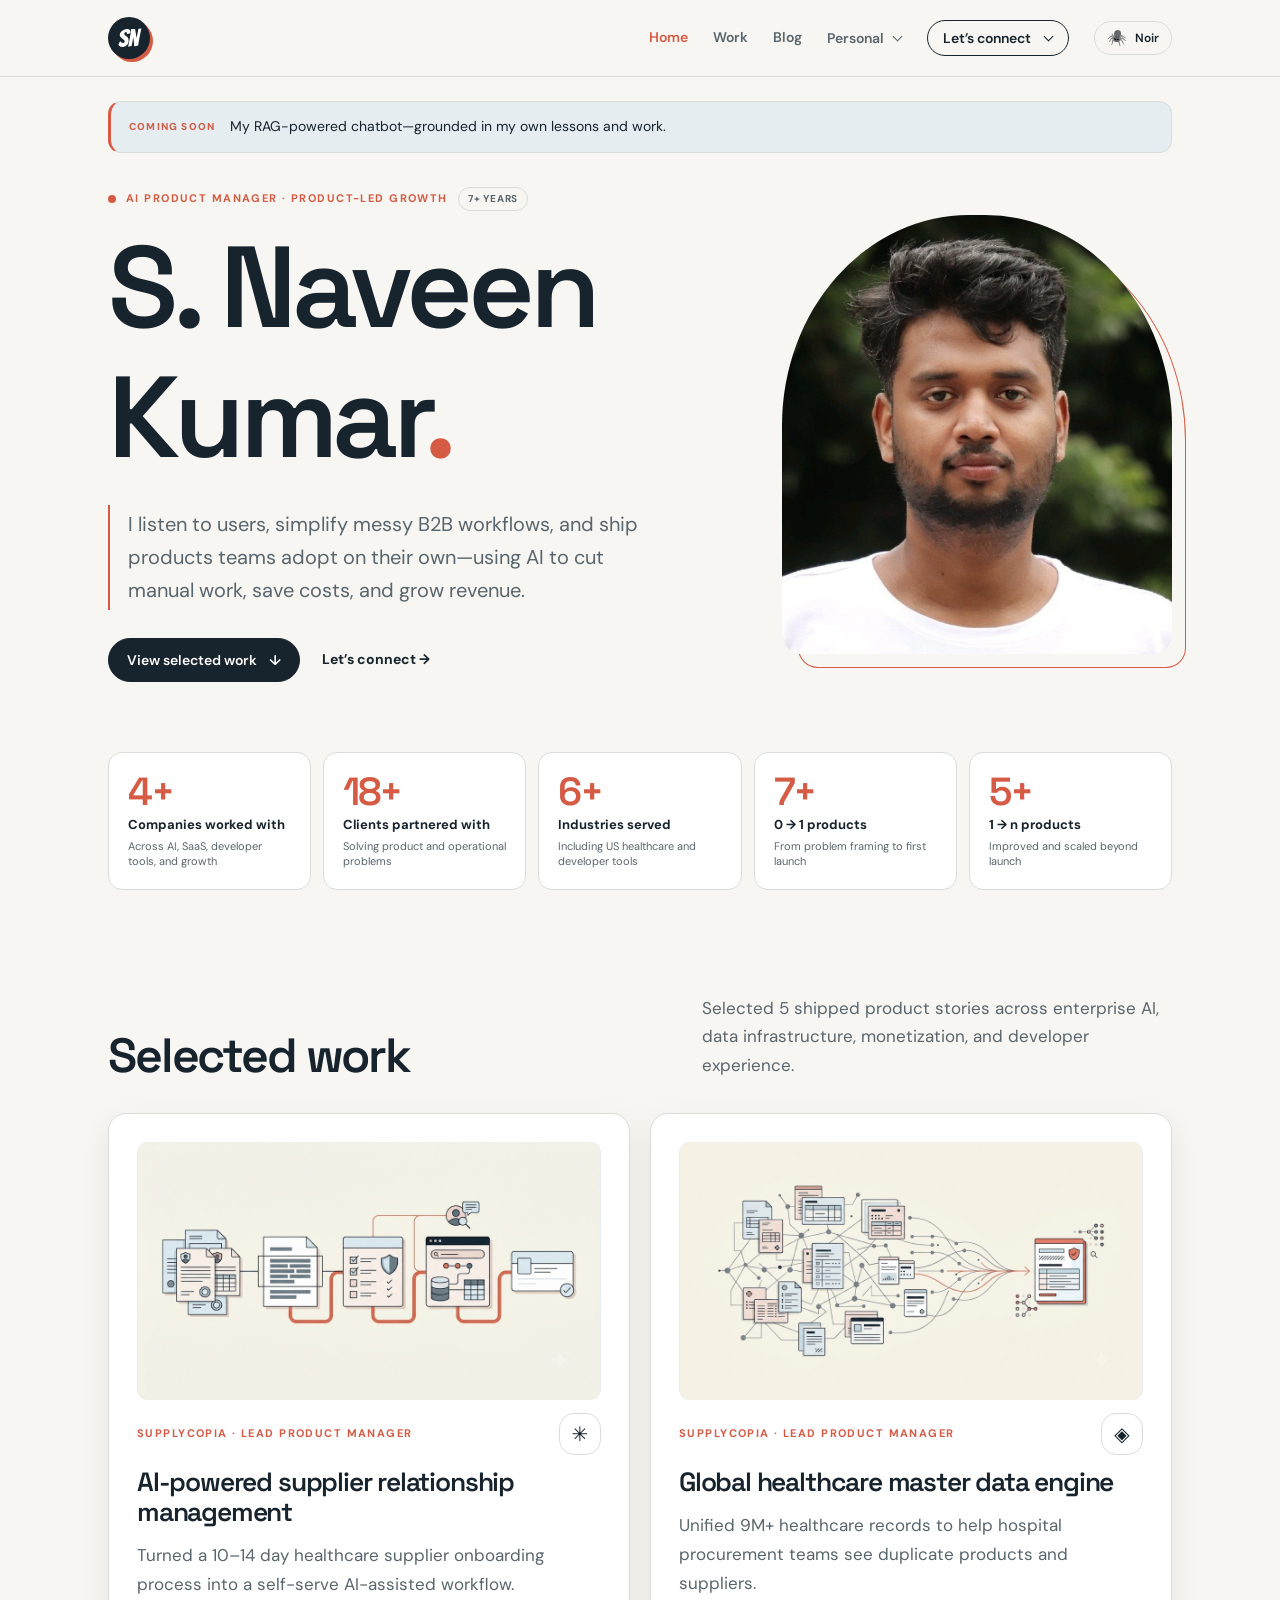
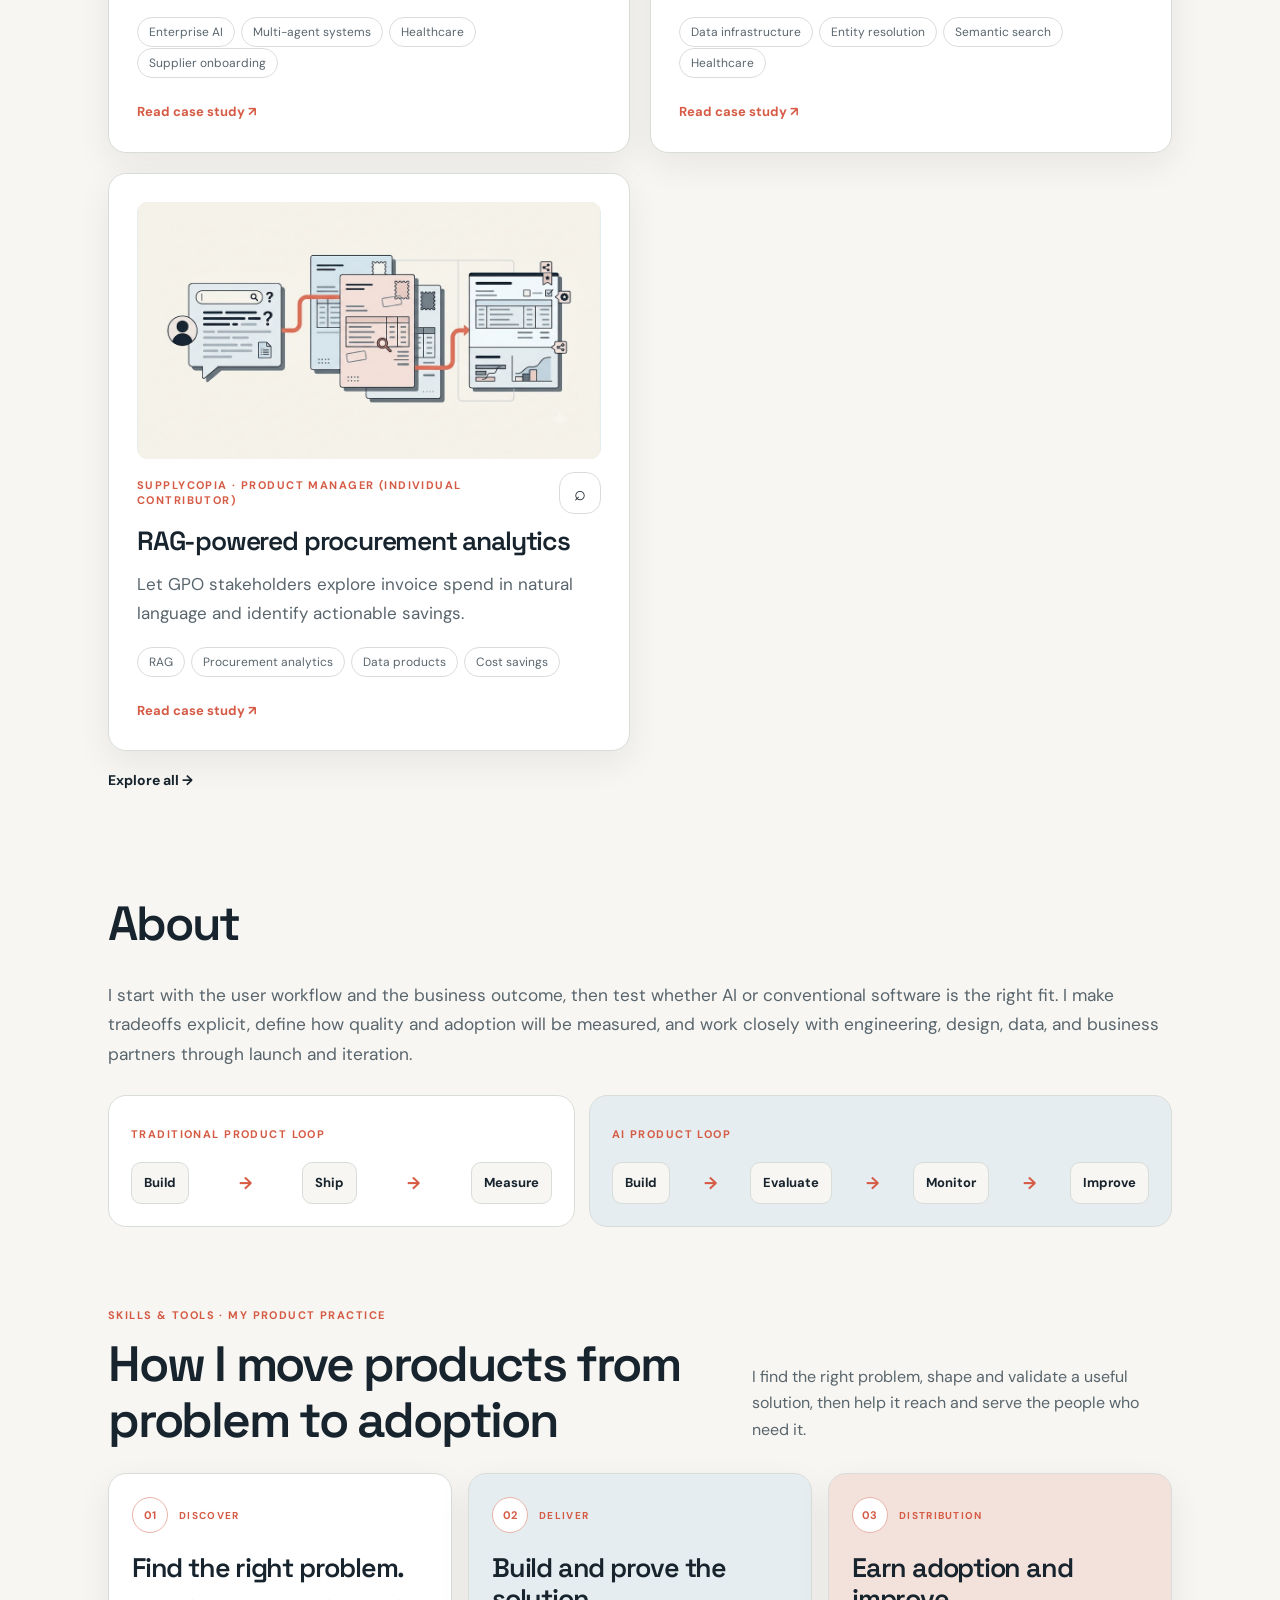
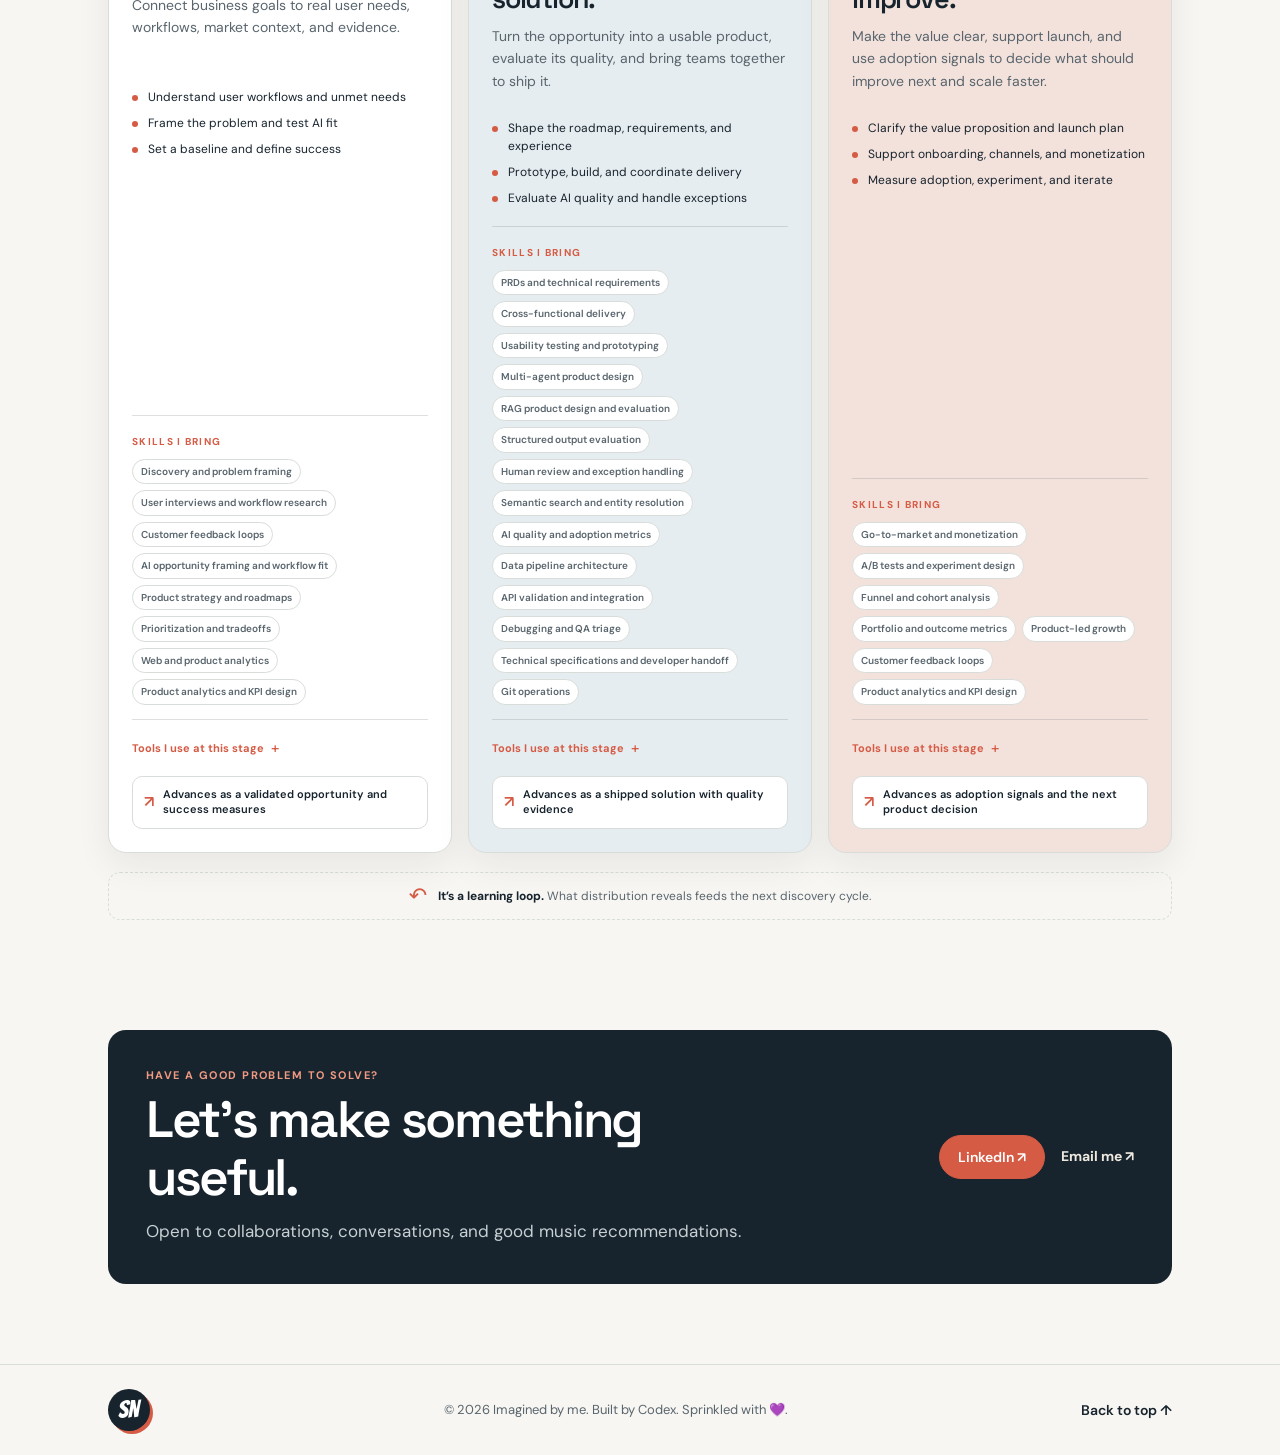
==== index.html @ a236e8e0 "Add portfolio site Add portfolio site" ====
<!doctype html><html lang="en"><head><meta charset="utf-8"><meta name="viewport" content="width=device-width,initial-scale=1">
<title>Naveen - Home</title><meta name="description" content="AI Product Manager with 7+ years turning complex enterprise workflows into useful AI products across healthcare supply chains, developer platforms, and growth.">
<meta property="og:title" content="S. Naveen Kumar | Strategic AI Product Manager"><meta property="og:type" content="website">
<link rel="preconnect" href="https://fonts.googleapis.com"><link rel="preconnect" href="https://fonts.gstatic.com" crossorigin>
<link href="https://fonts.googleapis.com/css2?family=Bangers&family=DM+Sans:wght@400;500;600;700&family=Space+Grotesk:wght@400;500;600;700&display=swap" rel="stylesheet"><link rel="stylesheet" href="styles.css"></head>
<body data-page="home" id="top"><div id="app"></div><script src="data.js"></script><script src="app.js"></script></body></html>
---- styles.css ----
:root{--ink:#17232d;--muted:#59656d;--paper:#f7f6f2;--white:#fff;--line:#d9ddd9;--accent:#d55b45;--accent-soft:#f3e2dc;--blue:#e6edf0;--r:18px;--shadow:0 12px 35px rgba(23,35,45,.07)}
*{box-sizing:border-box;margin:0}
html{scroll-behavior:smooth;scroll-padding-top:100px}
body{font:400 17px/1.7 "DM Sans",system-ui,sans-serif;color:var(--ink);background:var(--paper);min-height:100vh}
a{color:inherit}:focus-visible{outline:3px solid var(--accent);outline-offset:4px}
h1,h2,h3{font-family:"Space Grotesk",system-ui,sans-serif;letter-spacing:-.045em;font-weight:600;line-height:1.13}
h1{font-size:clamp(3.3rem,9vw,7.2rem)}h2{font-size:clamp(2rem,4vw,3rem)}h3{font-size:1.35rem}
p{color:var(--muted)}
.w{max-width:1120px;margin:0 auto;padding:0 28px}
header{position:sticky;top:0;z-index:20;background:rgba(247,246,242,.94);backdrop-filter:blur(14px);border-bottom:1px solid var(--line)}
header .w{display:flex;align-items:center;justify-content:space-between;min-height:76px}
.logo{display:grid;place-items:center;width:42px;height:42px;background:var(--ink);color:#fff;border-radius:50%;font:400 24px Bangers,cursive;letter-spacing:.04em;text-decoration:none;box-shadow:3px 3px 0 var(--accent)}
nav{display:flex;align-items:center;gap:25px}nav a{font-size:14px;font-weight:600;text-decoration:none;color:var(--muted);transition:color .15s}nav a:hover,nav a.on{color:var(--accent)}
nav a[href="index.html#contact"]{padding:9px 15px;border:1px solid var(--ink);border-radius:999px;color:var(--ink)}nav a[href="index.html#contact"]:hover{background:var(--ink);color:#fff}
.theme-toggle{display:inline-flex;align-items:center;gap:8px;padding:8px 12px;border:1px solid var(--line);border-radius:999px;background:transparent;color:var(--ink);font:600 12px "DM Sans",sans-serif;cursor:pointer;white-space:nowrap;transition:background .15s,border-color .15s,color .15s}.theme-toggle:hover{border-color:var(--accent);color:var(--accent)}.theme-glyph{font-size:16px;line-height:1}.theme-toggle[aria-pressed=true]{background:var(--white);border-color:var(--line);color:var(--ink)}.theme-toggle[aria-pressed=true] .theme-glyph{color:var(--accent)}
.nav-dropdown,.connect-dropdown{position:relative}.nav-dropdown summary,.connect-dropdown summary{display:inline-flex;align-items:center;gap:8px;list-style:none;cursor:pointer;font-size:14px;font-weight:600;line-height:1;color:var(--muted);padding:10px 0;white-space:nowrap}.nav-dropdown summary::-webkit-details-marker,.connect-dropdown summary::-webkit-details-marker{display:none}.nav-dropdown summary::marker,.connect-dropdown summary::marker{content:""}.nav-dropdown summary:after,.connect-dropdown summary:after{content:"";flex:none;width:6px;height:6px;margin:-3px 1px 0 2px;border:solid currentColor;border-width:0 1.5px 1.5px 0;transform:rotate(45deg);transition:transform .18s,margin .18s}.nav-dropdown[open]>summary:after,.connect-dropdown[open]>summary:after{transform:rotate(225deg);margin-top:3px}.nav-dropdown summary:hover,.nav-dropdown summary.active,.connect-dropdown summary:hover{color:var(--accent)}.connect-dropdown summary{gap:12px;padding:10px 15px;border:1px solid var(--ink);border-radius:999px;color:var(--ink)}.connect-dropdown summary:hover{background:var(--ink);color:#fff}.dropdown-menu{position:absolute;top:calc(100% + 8px);left:-14px;min-width:155px;padding:7px;background:var(--white);border:1px solid var(--line);border-radius:12px;box-shadow:var(--shadow)}.nav-dropdown:not([open]) .dropdown-menu,.connect-dropdown:not([open]) .dropdown-menu{display:none}.dropdown-menu a{display:block;padding:9px 10px;border-radius:7px;color:var(--muted);font-size:13px;text-decoration:none}.dropdown-menu a:hover,.dropdown-menu a.on{background:var(--paper);color:var(--accent)}
.bt{display:none;font:600 14px "DM Sans",sans-serif;background:transparent;border:1px solid var(--line);border-radius:999px;padding:8px 14px;cursor:pointer;color:var(--ink)}
@media(max-width:850px){.bt{display:block}nav{display:none;position:absolute;top:76px;left:0;right:0;flex-direction:column;align-items:stretch;gap:0;background:var(--paper);padding:12px 28px 20px;border-bottom:1px solid var(--line)}nav.open{display:flex}nav>a{padding:12px 0}nav.open .nav-dropdown summary,nav.open .connect-dropdown summary{width:100%;justify-content:space-between;padding:12px 0}.connect-dropdown summary{border:0}.dropdown-menu{position:static;box-shadow:none;margin:0 0 6px 12px}.dropdown-menu a{padding:9px 10px}.theme-toggle{align-self:flex-start;margin-top:8px}}
.box{border:1px solid var(--line);border-radius:var(--r);background:var(--white);padding:26px;box-shadow:var(--shadow)}
.blue{background:var(--blue)}.pink{background:var(--accent-soft)}.tan{background:#f1eee6}.lav{background:#eeedf2}
section{margin:104px 0}.section-heading{display:flex;align-items:end;justify-content:space-between;gap:24px;margin-bottom:30px}.section-heading p{max-width:470px;margin-bottom:3px}
.eyebrow{font-size:11px;line-height:1.4;font-weight:700;letter-spacing:.13em;text-transform:uppercase;color:var(--accent)}
.hd{display:block;margin:56px 0 36px;padding:26px;border-bottom:1px solid var(--line)}.hd h1{font-size:clamp(2.7rem,6vw,4.4rem);margin:5px 0}.hd p{max-width:600px}
.ic{flex:none;display:grid;place-items:center;width:52px;height:52px;font-size:24px;background:var(--white);border:1px solid var(--line);border-radius:15px;filter:none}
.tag{display:inline-block;font-size:12px;line-height:1.5;padding:5px 11px;margin:0 6px 6px 0;background:var(--white);border:1px solid var(--line);border-radius:999px;color:var(--muted)}
.hero{display:grid;grid-template-columns:1.15fr .85fr;gap:7vw;align-items:center;padding:78px 0 45px;margin:0}.hero-copy{max-width:650px}.hero .eyebrow{display:flex;align-items:center;gap:10px}.eyebrow-mark{width:8px;height:8px;background:var(--accent);border-radius:50%}.hero h1{margin:12px 0 22px}.hero-period{color:var(--accent)}.hero-note{max-width:570px;border-left:2px solid var(--accent);padding:3px 0 3px 18px;margin:0 0 28px}.hero-note p{font-size:clamp(1.05rem,2vw,1.25rem);line-height:1.65}.row{display:flex;align-items:center;gap:22px;flex-wrap:wrap;margin-top:18px}.hero-tags{margin-top:45px}
.hero-years{padding:4px 9px;border:1px solid var(--line);border-radius:999px;color:var(--muted);font-size:10px;letter-spacing:.08em}
.photo{position:relative;aspect-ratio:4/4.5;border-radius:48% 48% 20px 20px;overflow:visible;background:var(--blue);display:grid;place-items:center;max-width:390px;justify-self:end;width:100%}.photo:before{content:"";position:absolute;inset:16px -14px -14px 16px;border:1px solid var(--accent);border-radius:inherit;z-index:-1}.photo img{width:100%;height:100%;object-fit:cover;border-radius:inherit;filter:saturate(.82)}
.btn{display:inline-flex;align-items:center;gap:12px;font:600 14px "DM Sans",sans-serif;padding:12px 18px;background:var(--ink);color:#fff;border:1px solid var(--ink);border-radius:999px;text-decoration:none;transition:transform .15s,background .15s}.btn:hover{transform:translateY(-2px);background:var(--accent);border-color:var(--accent)}.btn.alt{background:var(--white);color:var(--ink)}.text-link{font-size:14px;font-weight:700;text-decoration:none}.text-link:hover{color:var(--accent)}
.focus-strip{display:flex;align-items:center;gap:28px;padding:20px 0;border-block:1px solid var(--line);color:var(--muted);font-size:13px}.focus-strip>span:first-child{font-size:11px;font-weight:700;text-transform:uppercase;letter-spacing:.12em;color:var(--accent)}.focus-item{display:flex;align-items:center;gap:8px}.focus-item i{font-style:normal}
.impact-grid{display:grid;grid-template-columns:repeat(5,minmax(0,1fr));gap:12px;margin:25px 0 0}.impact-card{display:flex;flex-direction:column;gap:5px;padding:19px;background:var(--white);border:1px solid var(--line);border-radius:14px}.impact-value{font:600 clamp(1.7rem,3.5vw,2.45rem)/1 "Space Grotesk",sans-serif;letter-spacing:-.06em;color:var(--accent)}.impact-card b{font-size:13px;line-height:1.35}.impact-card small{font-size:11px;line-height:1.4;color:var(--muted)}
.experience-list{border-top:1px solid var(--line)}.experience-entry{border-bottom:1px solid var(--line)}.experience-entry summary{display:flex;align-items:center;justify-content:space-between;gap:20px;padding:19px 4px;cursor:pointer;list-style:none}.experience-entry summary::-webkit-details-marker{display:none}.experience-entry summary:after{content:"+";font-size:20px;color:var(--accent);order:3}.experience-entry[open] summary:after{content:"−"}.experience-title{display:flex;align-items:baseline;gap:12px}.experience-title b{font-size:16px}.experience-title span,.experience-date{font-size:13px;color:var(--muted)}.experience-date{margin-left:auto;white-space:nowrap}.experience-body{padding:0 30px 22px 4px;max-width:850px}.experience-body>p{font-size:14px;margin:0 0 9px}.experience-body .l{display:grid;gap:0}.experience-body .l li{font-size:13px;line-height:1.55;padding:8px 0}
.g{display:grid;gap:20px}.g2{grid-template-columns:repeat(auto-fit,minmax(min(100%,360px),1fr))}.g3{grid-template-columns:repeat(auto-fit,minmax(240px,1fr))}.g4{grid-template-columns:repeat(auto-fit,minmax(200px,1fr))}
.card{display:flex;flex-direction:column;gap:13px;text-decoration:none;transition:transform .18s,border-color .18s,box-shadow .18s}.card:hover{transform:translateY(-4px);border-color:#aeb7b3;box-shadow:0 18px 40px rgba(23,35,45,.11)}.project-card{min-height:275px;padding:28px}.project-card-top{display:flex;justify-content:space-between;align-items:center}.project-card .ic{width:42px;height:42px;font-size:20px}.project-card h3{font-size:1.65rem}.project-card-title{text-decoration:none}.project-card>p{max-width:470px}.project-card-actions{display:flex;align-items:center;gap:9px;flex-wrap:wrap;margin-top:auto;padding-top:10px}.project-read-link{font-size:13px;font-weight:700;color:var(--accent);text-decoration:none}.winner-tag,.winner-button{display:inline-flex;align-items:center;justify-content:center;border-radius:999px;font-size:12px;font-weight:700;line-height:1.3}.winner-tag{padding:8px 11px;background:var(--accent-soft);color:var(--accent)}.winner-button{padding:8px 12px;background:var(--accent);border:1px solid var(--accent);color:#fff;text-decoration:none;transition:filter .18s}.winner-button:hover{filter:brightness(.92)}.project-tags{margin-top:5px}.project-card .tag{margin-bottom:0}
.project-image{display:block;width:100%;aspect-ratio:1.8;object-fit:cover;object-position:center;border-radius:11px;background:var(--blue)}.project-image-fallback{display:grid;place-items:center;color:var(--accent);font-size:60px;background:var(--accent-soft)}.case-hero-image{display:block;width:100%;max-height:440px;object-fit:cover;object-position:center;border-radius:var(--r);margin:22px 0 42px;border:1px solid var(--line)}.case-hero-image.project-image-fallback{aspect-ratio:1.8;place-items:center;font-size:90px}.theme-image{object-fit:contain;background:var(--blue)}.case-hero-image.theme-image{aspect-ratio:1.8;max-height:none}
.about-preview{display:grid;grid-template-columns:.8fr 1.2fr;gap:50px;align-items:start}.about-preview>p{font-size:1.2rem;line-height:1.7}.approach-list{border-top:1px solid var(--line)}.approach-list>div{display:grid;grid-template-columns:42px 1fr;gap:12px;padding:17px 0;border-bottom:1px solid var(--line)}.approach-list>div>span{font-size:11px;font-weight:700;color:var(--accent);padding-top:4px}.approach-list h3{font-size:1.1rem;margin-bottom:4px}.approach-list p{font-size:14px}
.hobby-card{display:grid;grid-template-columns:80px 1fr;align-items:start;gap:18px;min-height:210px}.hobby-card h3{font-size:1.8rem;margin:5px 0}.hobby-icon{width:64px;height:64px;display:grid;place-items:center;border-radius:18px;background:var(--accent-soft);font-size:29px}
.tool-list{display:flex;flex-wrap:wrap;gap:10px}.tool-list span{padding:9px 15px;border:1px solid var(--line);border-radius:999px;background:#fff;font-size:13px;font-weight:600}
.tool-groups{display:grid;gap:24px}.tool-groups .eyebrow{display:block;margin-bottom:11px}
.tool-preview{display:flex;flex-wrap:wrap;gap:5px}.toolkit-details,.about-details{margin-top:17px;border-top:1px solid var(--line);padding-top:13px}.toolkit-details>summary,.about-details>summary{list-style:none;cursor:pointer;font-size:13px;font-weight:700;color:var(--accent)}.toolkit-details>summary::-webkit-details-marker,.about-details>summary::-webkit-details-marker{display:none}.toolkit-details>summary:after,.about-details>summary:after{content:"＋";margin-left:8px;font-size:12px}.toolkit-details[open]>summary:after,.about-details[open]>summary:after{content:"−"}.toolkit-details .tool-groups{padding-top:20px}.about-compact{display:grid;grid-template-columns:1fr 1fr;gap:14px;align-items:start}.about-compact>p:first-child{grid-column:1/-1;width:100%;max-width:none;font-size:1.08rem}.about-compact>p:nth-child(2){font-size:14px}.about-details{grid-column:1/-1}.about-details>p{max-width:900px;margin-top:12px;font-size:14px}.about-details h3{font-size:14px;margin:18px 0 5px}.about-details .l li{font-size:13px}.about-compact .hobby-card{grid-column:1/-1;max-width:600px}
.pm-ai-model{grid-column:1/-1;display:grid;grid-template-columns:1fr 1.25fr;gap:14px;margin:12px 0 24px}.pm-model{padding:22px;background:var(--white);border:1px solid var(--line);border-radius:var(--r)}.pm-model.ai{background:var(--blue)}.pm-steps{display:flex;align-items:center;justify-content:space-between;gap:8px;margin-top:15px}.pm-steps b{padding:9px 12px;background:var(--paper);border:1px solid var(--line);border-radius:10px;font-size:13px;white-space:nowrap}.pm-steps>span{color:var(--accent);font-weight:700}.skills-tools{grid-column:1/-1;margin:12px 0 6px}.skills-heading{display:flex;justify-content:space-between;align-items:end;gap:20px}.skills-heading h3{font-size:1.5rem;margin-top:5px}.skills-heading p{font-size:13px}.skill-filters{margin:15px 0}.skill-tool-pairs{display:grid;gap:12px}.skill-tool-pair{display:grid;grid-template-columns:1fr 1fr;gap:24px;box-shadow:none;padding:22px}.skill-tool-pair .eyebrow{display:block;margin-bottom:12px}.skill-tool-pair .tool-list{gap:7px}.skill-tool-pair .tool-list span{font-size:12px;padding:7px 11px}.tool-column{border-left:1px solid var(--line);padding-left:22px}.about-details{grid-column:1/-1}.about-details .text-link{display:inline-block;margin-top:12px;color:var(--accent)}
.cover{aspect-ratio:2/3;display:flex;align-items:flex-end;padding:12px;font:600 1.15rem/1.15 "Space Grotesk",sans-serif;border:1px solid var(--line);border-radius:8px 13px 13px 8px;background:#fff;box-shadow:4px 5px 0 #d8d6d0}.shelf{grid-template-columns:repeat(auto-fill,minmax(135px,1fr))}.shelf small{display:block;font-size:13px;margin-top:10px;color:var(--muted)}
.contact-panel{display:flex;justify-content:space-between;align-items:center;gap:32px;padding:38px;background:var(--ink);border-radius:var(--r);color:#fff;margin:100px 0 50px}.contact-panel h2{font-size:clamp(2rem,4vw,3.4rem);max-width:560px;margin:8px 0 10px}.contact-panel p{color:#c7d0d2}.contact-panel .eyebrow{color:#f19a82}.contact-links{display:flex;align-items:center;gap:16px;flex-wrap:wrap}.contact-links .btn{background:var(--accent);border-color:var(--accent);white-space:nowrap}.contact-links .text-link{color:#fff;white-space:nowrap}
.contact-links .linkedin-contact{order:1;background:var(--accent);border-color:var(--accent);color:#fff}.contact-links .email-contact{order:2;color:#eee9df}
.about-page{display:grid;grid-template-columns:1.4fr .8fr;gap:60px;padding:36px}.about-page h2{font-size:1.55rem;margin:24px 0 8px}.about-page h2:first-child{margin-top:0}.about-page aside{padding-left:30px;border-left:1px solid var(--line)}.about-page aside h3{font-size:1rem;margin:23px 0 10px}.about-page aside .l{font-size:13px}.l{list-style:none;padding:0;display:grid;gap:10px}.l li{border-bottom:1px solid var(--line);padding:9px 0;color:var(--muted);font-size:14px}.l b{color:var(--ink)}.l a{text-decoration:none;color:var(--muted)}.l a:hover{color:var(--accent)}
.case-tags{margin:-20px 0 36px 76px}.back-link{margin:32px 0 0;font-size:14px}.back-link a{text-decoration:none}.case-layout{display:grid;grid-template-columns:220px minmax(0,1fr);gap:60px}.case-aside{align-self:start;position:sticky;top:110px;border-top:2px solid var(--accent);padding-top:15px}.case-aside p{font-size:13px;margin:10px 0}.case-aside .text-link{display:inline-block;margin-top:20px}.case-content section{margin:0 0 46px}.case-content h2{font-size:2rem;margin:7px 0 15px}.case-content>section>p{max-width:700px}.case-content .outcome-panel{padding:26px;border:1px solid var(--line);border-radius:var(--r);background:var(--blue)}
.case-links{display:grid;gap:10px;margin-top:20px}
.case-flow{display:flex;align-items:center;gap:9px;flex-wrap:wrap;margin-top:22px;padding:18px;background:var(--paper);border:1px solid var(--line);border-radius:14px}.case-flow b{font-size:12px;font-weight:600;padding:9px 12px;background:var(--white);border:1px solid var(--line);border-radius:9px}.case-flow>span{color:var(--accent);font-weight:700}
.case-tool-groups{display:grid;grid-template-columns:repeat(2,minmax(0,1fr));gap:14px}.case-tool-groups>div{padding:16px;background:var(--white);border:1px solid var(--line);border-radius:12px}.case-tool-groups h3{font-size:14px;letter-spacing:-.02em;margin-bottom:7px}.case-tool-groups p{font-size:13px;line-height:1.6}
.original-slides{display:grid;justify-items:center;gap:22px}.original-slides figure{width:100%;max-width:960px;margin:0}.original-slides img{display:block;width:100%;height:auto;border:0;border-radius:0;box-shadow:none}.case-source-note{max-width:960px;margin:28px auto;color:var(--muted);font-size:13px;line-height:1.6}
.upskill-card{box-shadow:none;padding:22px}.upskill-heading{display:flex;justify-content:space-between;align-items:baseline;gap:12px;padding-bottom:13px;border-bottom:1px solid var(--line)}.upskill-heading h3{font-size:1.2rem}.upskill-heading span{font-size:12px;color:var(--muted);white-space:nowrap}.upskill-program{padding-top:15px}.upskill-program .eyebrow{display:block;margin-bottom:9px}.upskill-program .tool-list{gap:7px}.upskill-program .tool-list span{font-size:12px;padding:7px 11px}
.work-page-layout{display:grid;grid-template-columns:190px minmax(0,1fr);gap:48px;align-items:start}.work-toc{position:sticky;top:105px;padding:18px 0 18px 16px;border-left:2px solid var(--line)}.work-toc-links{display:grid;gap:4px;margin-top:12px}.work-toc-links a{padding:8px 10px;text-decoration:none;font-size:13px;font-weight:600;color:var(--muted);border-radius:8px}.work-toc-links a:hover,.work-toc-links a:focus-visible{color:var(--accent);background:var(--white)}.work-page-content>section{scroll-margin-top:105px}.work-page-content>section:first-child{margin-top:55px}
.tenet-page-intro{margin:10px 0 40px;padding:22px 26px;border:1px solid var(--line);border-radius:14px}.tenet-page-intro p{max-width:900px;color:var(--ink);font-size:1.02rem}.tenet-list{display:grid;grid-template-columns:repeat(2,minmax(0,1fr));gap:22px}.tenet{min-height:280px;padding:clamp(26px,3.5vw,48px);border:1px solid var(--line);border-radius:var(--r);background:var(--white)}.tenet-title{display:flex;align-items:center;gap:16px;margin:28px 0 19px}.tenet-title h2{font-size:clamp(1.35rem,2vw,1.85rem);letter-spacing:-.045em}.tenet .ic{width:58px;height:58px;font-size:25px;border-radius:15px;background:var(--white)}.tenet>p{max-width:650px;font-size:clamp(15px,1.35vw,18px);line-height:1.72}.tenet-question{display:flex;align-items:center;gap:22px;margin:56px 0 30px;padding:20px 24px;border:1px solid var(--line);border-radius:14px}.tenet-question .eyebrow{white-space:nowrap}.tenet-question p{color:var(--ink);font-size:14px}
.tenet-page-layout .tenet-group{scroll-margin-top:105px}.tenet-page-layout .tenet-group:first-of-type{margin-top:55px}
.chips{display:flex;gap:9px;flex-wrap:wrap;margin:16px 0 24px}.chip{font:600 13px "DM Sans",sans-serif;padding:8px 14px;background:#fff;border:1px solid var(--line);border-radius:999px;cursor:pointer;color:var(--muted)}.chip[aria-pressed=true]{background:var(--ink);color:#fff;border-color:var(--ink)}
.chain{display:flex;gap:12px;align-items:stretch;flex-wrap:wrap}.chain .box{flex:1;min-width:150px;box-shadow:none;padding:16px}.chain b{display:block;font-size:11px;letter-spacing:.1em;text-transform:uppercase;color:var(--accent)}.chain i{align-self:center;font-style:normal;font-size:1.3rem;color:var(--accent)}
.audio-philosophy{padding:clamp(22px,4vw,38px);border:1px solid var(--line);border-radius:var(--r)}.audio-philosophy-copy{display:grid;grid-template-columns:1fr 1fr;gap:28px}.audio-philosophy-copy p{font-size:15px;line-height:1.8}.audio-artists,.audio-signature{margin-top:27px}.audio-chips{display:flex;gap:8px;flex-wrap:wrap;margin-top:11px}.audio-chips span{display:inline-flex;align-items:center;padding:8px 12px;border:1px solid var(--line);border-radius:999px;background:var(--white);color:var(--ink);font-size:12px;font-weight:600}.audio-signature .audio-chips span{background:transparent}.audio-rigs{display:grid;grid-template-columns:repeat(2,minmax(0,1fr));gap:18px}.rig-card{padding:25px;border:1px solid var(--line);border-radius:var(--r)}.rig-card:last-child{grid-column:1/-1}.rig-heading{display:flex;align-items:center;gap:12px;margin-bottom:20px}.rig-heading h3,.gear-card h3{font-size:1.35rem}.rig-icon{display:grid;place-items:center;width:43px;height:43px;border:1px solid var(--line);border-radius:13px;background:var(--white);font-size:21px}.rig-chain{display:grid;gap:0}.rig-step{display:grid;grid-template-columns:minmax(90px,.32fr) 1fr;gap:12px;padding:12px 0;border-top:1px solid var(--line)}.rig-step .eyebrow{padding-top:3px;font-size:10px}.rig-step p{font-size:13px;line-height:1.55;color:var(--ink)}.rig-note{margin-top:15px;padding:13px 15px;border-left:2px solid var(--accent);background:var(--white);border-radius:0 10px 10px 0;font-size:13px;line-height:1.6}.audio-gear-grid{display:grid;grid-template-columns:repeat(2,minmax(0,1fr));gap:16px}.gear-card{padding:23px;border:1px solid var(--line);border-radius:var(--r);background:var(--white)}.gear-card h3{margin:8px 0 17px}.gear-list{display:flex;gap:8px;flex-wrap:wrap}.gear-item{display:inline-flex;align-items:center;gap:8px;padding:8px 10px;border:1px solid var(--line);border-radius:10px;background:var(--paper);color:var(--muted);font-size:12px;line-height:1.4}.gear-item.has-status{color:var(--ink)}.gear-item small{padding:3px 6px;border-radius:999px;background:var(--accent-soft);color:var(--accent);font-size:9px;font-weight:700;white-space:nowrap}.audio-coming{display:flex;align-items:center;justify-content:space-between;gap:20px;margin-top:28px;padding:18px 22px;border:1px solid var(--line);border-radius:14px}.audio-coming p{color:var(--ink);font-weight:600;font-size:14px}
.cta{text-align:center;max-width:560px;margin:70px auto;padding:30px}.cta .row{justify-content:center}.cta p{font-size:1.2rem;color:var(--ink)}
footer{border-top:1px solid var(--line);margin-top:80px}footer .w{display:flex;align-items:center;justify-content:space-between;gap:16px;min-height:90px;flex-wrap:wrap}footer p{font-size:13px}footer .btn.alt{background:transparent;border:0;padding:8px 0}
[hidden]{display:none!important}
@media(max-width:760px){.pm-ai-model{grid-template-columns:1fr}.skill-tool-pair{grid-template-columns:1fr;gap:18px}.tool-column{border-left:0;border-top:1px solid var(--line);padding:16px 0 0}.pm-steps{justify-content:flex-start;flex-wrap:wrap}.skills-heading{display:block}.skills-heading p{margin-top:6px}}
@media(max-width:760px){.work-page-layout{grid-template-columns:1fr;gap:12px}.work-toc{position:static;padding:12px 0;border-left:0;border-bottom:1px solid var(--line)}.work-toc-links{display:flex;flex-wrap:wrap;gap:3px}.work-toc-links a{padding:7px 9px}.work-page-content>section:first-child{margin-top:38px}}
@media(min-width:761px) and (max-width:1000px){.impact-grid{grid-template-columns:repeat(3,minmax(0,1fr))}}
@media(max-width:760px){.w{padding:0 20px}.hero{grid-template-columns:1fr;padding:55px 0 32px;gap:32px}.hero h1{font-size:clamp(3.3rem,15vw,5.5rem)}.photo{justify-self:center;max-width:310px}.impact-grid{grid-template-columns:repeat(2,minmax(0,1fr))}.experience-entry summary{align-items:flex-start;flex-wrap:wrap;gap:5px 12px}.experience-title{flex-direction:column;gap:0}.experience-date{margin-left:0}.experience-entry summary:after{margin-left:auto}.about-compact{grid-template-columns:1fr}.about-compact>p:first-child,.about-details,.about-compact .hobby-card{grid-column:auto}.about-compact>p:nth-child(2){font-size:15px}section{margin:78px 0}.section-heading{display:block}.section-heading p{margin-top:9px}.about-preview,.about-page,.case-layout{grid-template-columns:1fr;gap:28px}.about-page{padding:25px}.about-page aside{padding:24px 0 0;border-left:0;border-top:1px solid var(--line)}.case-aside{position:static}.case-tags{margin:0 0 26px}.case-tool-groups{grid-template-columns:1fr}.contact-panel{display:block;padding:28px 23px;margin:75px 0 40px}.contact-links{margin-top:25px}.hd h1{font-size:2.5rem}.g2,.tenet-list{grid-template-columns:1fr}.hobby-card{grid-template-columns:60px 1fr;padding:20px}.hobby-icon{width:52px;height:52px}}
@media(prefers-reduced-motion:reduce){*,*::before,*::after{animation:none!important;transition:none!important;scroll-behavior:auto!important}}

html[data-theme="noir"]{color-scheme:dark;--ink:#eee9df;--muted:#b7b4ad;--paper:#151719;--white:#202326;--line:#3a3d3e;--accent:#c35a4b;--accent-soft:#332523;--blue:#252c30;--shadow:0 14px 38px rgba(0,0,0,.24)}
html[data-theme="noir"] body{background:var(--paper);color:var(--ink)}
html[data-theme="noir"] header{background:rgba(21,23,25,.94)}
html[data-theme="noir"] .logo{background:#282a2b;color:#f6efe4;box-shadow:3px 3px 0 var(--accent)}
html[data-theme="noir"] nav a[href="index.html#contact"]{border-color:var(--line);color:var(--ink)}
html[data-theme="noir"] nav a[href="index.html#contact"]:hover{background:var(--accent);border-color:var(--accent);color:#fff}
html[data-theme="noir"] .box{background:var(--white);border-color:var(--line)}
html[data-theme="noir"] .blue,html[data-theme="noir"] .outcome-panel{background:var(--blue)}
html[data-theme="noir"] .pink{background:#302421}
html[data-theme="noir"] .tan{background:#292723}
html[data-theme="noir"] .lav{background:#28272d}
html[data-theme="noir"] .tag,html[data-theme="noir"] .tool-list span,html[data-theme="noir"] .cover{background:var(--white);border-color:var(--line);color:var(--ink)}
html[data-theme="noir"] .photo{background:#292d30}
html[data-theme="noir"] .photo img{filter:grayscale(1) contrast(1.08)}
html[data-theme="noir"] .hobby-icon{background:#3a2926}
html[data-theme="noir"] .btn{background:var(--accent);border-color:var(--accent);color:#fff}
html[data-theme="noir"] .btn.alt{background:var(--white);border-color:var(--line);color:var(--ink)}
html[data-theme="noir"] .contact-panel{background:#0c0e10}
html[data-theme="noir"] .contact-panel .btn{background:var(--accent);border-color:var(--accent)}
html[data-theme="noir"] .contact-panel .text-link{color:#eee9df}
html[data-theme="noir"] .contact-panel .linkedin-contact{background:var(--accent);border-color:var(--accent);color:#fff}
html[data-theme="noir"] .contact-panel .email-contact{color:#eee9df}
html[data-theme="noir"] .theme-toggle[aria-pressed=true]{background:var(--white);border-color:var(--line);color:var(--ink)}
html[data-theme="noir"] .theme-toggle[aria-pressed=true] .theme-glyph{color:var(--accent)}
@media(max-width:850px){.theme-toggle{align-self:flex-start;margin:9px 0 0}}
@media(max-width:760px){.audio-philosophy-copy,.audio-rigs,.audio-gear-grid{grid-template-columns:1fr}.rig-card:last-child{grid-column:auto}.rig-step{grid-template-columns:95px 1fr}.audio-coming{align-items:flex-start;flex-direction:column;gap:7px}}
@media(max-width:760px){.tenet-page-intro{margin-bottom:28px;padding:19px}.tenet{min-height:0;padding:26px}.tenet-title{margin:20px 0 15px;gap:12px}.tenet .ic{width:48px;height:48px;font-size:21px}.tenet-question{align-items:flex-start;flex-direction:column;gap:8px}}

/* Home skills & tools: product journey */
.skills-tools.product-journey{margin:34px 0 6px}
.product-journey .skills-heading{align-items:end;margin-bottom:26px}
.product-journey .skills-heading h3{max-width:680px;margin-top:8px;font-size:clamp(1.9rem,4vw,3.1rem);line-height:1.12;letter-spacing:-.045em}
.product-journey .skills-heading>p{max-width:420px;margin:0 0 4px;font-size:16px;line-height:1.65}
.product-journey-grid{display:grid;grid-template-columns:repeat(3,minmax(0,1fr));gap:16px;align-items:stretch}
.journey-stage{display:flex;min-width:0;flex-direction:column;padding:23px;border:1px solid var(--line);border-radius:18px;background:var(--white);box-shadow:var(--shadow);transition:transform .18s ease,box-shadow .18s ease}
.journey-stage:hover{transform:translateY(-3px);box-shadow:0 17px 40px rgba(23,35,45,.1)}
.journey-stage-2{background:var(--blue)}.journey-stage-3{background:var(--accent-soft)}
.journey-stage-head{display:flex;align-items:center;gap:11px;margin-bottom:20px}
.journey-stage-index{display:grid;width:36px;height:36px;flex:0 0 36px;place-items:center;border:1px solid #e9b3a7;border-radius:50%;background:var(--white);color:var(--accent);font-size:11px;font-weight:700;letter-spacing:.04em}
.journey-stage-name,.journey-label{font-size:10px;font-weight:700;letter-spacing:.13em;text-transform:uppercase}
.journey-stage-name{color:var(--accent)}
.journey-stage h4{margin:0 0 10px;font:600 clamp(1.45rem,2.1vw,1.8rem)/1.15 "Space Grotesk",system-ui,sans-serif;letter-spacing:-.045em}
.journey-stage-summary{min-height:78px;margin:0 0 16px;color:var(--muted);font-size:14px;line-height:1.6}
.journey-stage-work{display:grid;gap:8px;margin:0 0 19px;padding:0;list-style:none}
.journey-stage-work li{position:relative;padding-left:16px;color:var(--ink);font-size:12px;line-height:1.5}
.journey-stage-work li:before{position:absolute;top:.55em;left:0;width:6px;height:6px;border-radius:50%;background:var(--accent);content:""}
.journey-stage-skills{margin-top:auto;padding-top:17px;border-top:1px solid rgba(89,101,109,.2)}
.journey-label{display:block;margin-bottom:9px;color:var(--accent)}
.journey-chips{display:flex;flex-wrap:wrap;gap:6px}
.journey-chip{display:inline-flex;align-items:center;padding:5px 8px;border:1px solid var(--line);border-radius:999px;background:var(--white);color:var(--muted);font-size:10px;font-weight:600;line-height:1.35}
.journey-tools{margin-top:14px;padding-top:12px;border-top:1px solid rgba(89,101,109,.2)}
.journey-tools summary{display:inline-flex;align-items:center;gap:7px;color:var(--accent);cursor:pointer;font-size:11px;font-weight:700;list-style:none}
.journey-tools summary::-webkit-details-marker{display:none}.journey-tools summary:after{content:"+";font-size:15px;font-weight:500}.journey-tools[open] summary:after{content:"−"}
.journey-tools .journey-chips{margin-top:11px}
.journey-outcome{display:flex;align-items:center;gap:9px;margin-top:15px;padding:10px 11px;border:1px solid var(--line);border-radius:10px;background:var(--white);color:var(--ink);font-size:11px;font-weight:600;line-height:1.4}
.journey-outcome>span:first-child{flex:none;color:var(--accent);font-size:16px}
.journey-loop{display:flex;align-items:center;justify-content:center;gap:11px;margin-top:19px;padding:12px 16px;border:1px dashed var(--line);border-radius:12px;color:var(--muted);font-size:12px;text-align:center}
.journey-loop b{color:var(--ink)}.journey-loop>span:first-child{color:var(--accent);font-size:22px;line-height:1}
@media(max-width:1000px){.product-journey-grid{grid-template-columns:1fr;gap:13px}.journey-stage{padding:22px}.journey-stage-summary{min-height:0}.journey-stage-work{grid-template-columns:repeat(2,minmax(0,1fr));column-gap:18px}}
@media(max-width:760px){.skills-tools.product-journey{margin-top:28px}.product-journey .skills-heading{display:block;margin-bottom:21px}.product-journey .skills-heading>p{margin-top:9px;font-size:14px}.journey-stage{padding:19px}.journey-stage-work{grid-template-columns:1fr}.journey-loop{align-items:flex-start;text-align:left}}
@media(prefers-reduced-motion:reduce){.journey-stage{transition:none}.journey-stage:hover{transform:none}}

/* SupplyCopia SRM case study */
.srm-hero{position:static;display:grid;grid-template-columns:minmax(0,.95fr) minmax(0,1.05fr);align-items:center;gap:42px;margin:24px 0 30px;padding:0;border:0;background:transparent;backdrop-filter:none}
.srm-hero-copy>.eyebrow{display:block;margin-bottom:14px}
.srm-hero h1{max-width:590px;margin:0 0 16px;font-size:clamp(2.5rem,5vw,4.6rem);line-height:1.04;letter-spacing:-.06em}
.srm-role{margin-bottom:14px;color:var(--accent);font-size:13px;font-weight:700;letter-spacing:.02em}
.srm-deck{max-width:620px;margin-bottom:19px;color:var(--muted);font-size:17px;line-height:1.7}
.srm-statuses{display:flex;flex-wrap:wrap;gap:8px}
.srm-status{display:inline-flex;align-items:center;gap:8px;padding:7px 11px;border:1px solid var(--line);border-radius:999px;background:var(--white);font-size:11px;font-weight:700;color:var(--ink)}
.srm-status i{width:7px;height:7px;border-radius:50%;background:#398467}
.srm-status-staging i{background:var(--accent)}
.srm-hero-image{display:block;width:100%;aspect-ratio:1.7;object-fit:contain;border:1px solid var(--line);border-radius:var(--r);background:var(--blue);box-shadow:var(--shadow)}
.srm-metrics{display:grid;grid-template-columns:repeat(4,minmax(0,1fr));gap:12px;margin:24px 0 52px}
.srm-metrics article{min-width:0;padding:17px 18px;border:1px solid var(--line);border-radius:14px;background:var(--white)}
.srm-metrics .eyebrow{display:block;min-height:30px;font-size:9px}
.srm-metrics b{display:block;margin:5px 0 3px;font:600 clamp(1.5rem,3vw,2.2rem)/1.1 "Space Grotesk",system-ui,sans-serif;letter-spacing:-.055em;color:var(--accent)}
.srm-metrics p{margin:0;font-size:11px;line-height:1.4}
.srm-layout{grid-template-columns:190px minmax(0,1fr);gap:42px}
.srm-aside{top:105px}
.srm-aside .srm-toc{display:grid;gap:4px;margin:11px 0 17px}
.srm-aside .srm-toc a{padding:7px 8px;border-radius:7px;color:var(--muted);font-size:12px;font-weight:600;text-decoration:none}
.srm-aside .srm-toc a:hover,.srm-aside .srm-toc a:focus-visible{background:var(--white);color:var(--accent)}
.srm-aside>.text-link{font-size:12px}
.srm-content section{scroll-margin-top:105px;margin-bottom:58px}
.srm-content section>h2{max-width:770px;margin:8px 0 14px;font-size:clamp(1.8rem,3vw,2.65rem);line-height:1.12}
.srm-content section>p{max-width:790px;margin-bottom:22px;font-size:15px;line-height:1.75}
.srm-evidence-grid,.srm-decision-grid,.srm-results-grid,.srm-next-grid{display:grid;grid-template-columns:repeat(2,minmax(0,1fr));gap:13px;margin-top:22px}
.srm-evidence,.srm-decision,.srm-results-grid article,.srm-next-grid article{padding:20px;border:1px solid var(--line);border-radius:15px;background:var(--white)}
.srm-evidence{display:grid;grid-template-columns:38px 1fr;gap:14px}
.srm-evidence-icon{display:grid;width:36px;height:36px;place-items:center;border-radius:12px;background:var(--accent-soft);color:var(--accent);font-size:20px;font-weight:700}
.srm-evidence h3,.srm-decision h3,.srm-results-grid h3,.srm-next-grid h3{margin:5px 0 8px;font-size:1.15rem;letter-spacing:-.025em}
.srm-evidence p,.srm-decision p,.srm-results-grid p,.srm-next-grid p{margin:0;color:var(--muted);font-size:13px;line-height:1.65}
.srm-decision-selected{background:var(--blue)!important}
.srm-staging-callout{display:grid;grid-template-columns:42px 1fr;gap:15px;margin-top:17px;padding:20px;border:1px dashed var(--accent);border-radius:15px;background:var(--accent-soft)}
.srm-staging-mark{display:grid;width:40px;height:40px;place-items:center;border:1px solid var(--accent);border-radius:12px;color:var(--accent);font-size:11px;font-weight:800;letter-spacing:.05em}
.srm-staging-callout h3{margin:5px 0 7px;font-size:1.2rem}
.srm-staging-callout p{margin:0;color:var(--muted);font-size:13px;line-height:1.7}
.srm-flow-intro{display:flex;align-items:center;gap:13px;margin:24px 0 15px;padding:16px 18px;border:1px solid var(--line);border-radius:14px;background:var(--blue)}
.srm-flow-icon{display:grid;width:37px;height:37px;flex:0 0 37px;place-items:center;border-radius:50%;background:var(--white);color:var(--accent);font-size:11px;font-weight:800}
.srm-flow-intro b,.srm-flow-intro small{display:block}.srm-flow-intro b{font-size:14px}.srm-flow-intro small{margin-top:2px;color:var(--muted);font-size:11px;line-height:1.45}
.srm-agent-flow{display:grid;gap:0}
.srm-agent,.srm-prototype-branch{max-width:760px;margin-inline:auto}
.srm-agent{width:100%;padding:17px 19px;border:1px solid var(--line);border-radius:14px;background:var(--white)}
.srm-agent-top{display:flex;align-items:center;justify-content:space-between;gap:12px;margin-bottom:7px}
.srm-agent-number{display:grid;width:27px;height:27px;place-items:center;border-radius:9px;background:var(--accent-soft);color:var(--accent);font-size:10px;font-weight:800}
.srm-live-tag{color:#398467;font-size:9px;font-weight:700;letter-spacing:.08em;text-transform:uppercase}
.srm-agent h3{margin:0 0 5px;font-size:1rem;letter-spacing:-.025em}
.srm-agent p{margin:0;color:var(--muted);font-size:12px;line-height:1.6}
.srm-agent-parallel{display:grid;grid-template-columns:repeat(2,minmax(0,1fr));gap:11px;max-width:760px;width:100%;margin:auto}
.srm-agent-parallel .srm-agent{height:100%}
.srm-flow-arrow{height:31px;display:grid;place-items:center;color:var(--accent);font-size:20px;line-height:1}
.srm-prototype-branch{display:flex;align-items:center;justify-content:space-between;gap:18px;width:calc(100% - 32px);padding:16px 18px;border:1px dashed var(--accent);border-radius:14px;background:var(--accent-soft)}
.srm-prototype-branch b{display:block;margin:4px 0;font-size:13px}
.srm-prototype-branch p{max-width:620px;margin:0;color:var(--muted);font-size:11px;line-height:1.55}
.srm-prototype-badge{flex:none;padding:6px 8px;border:1px solid var(--accent);border-radius:999px;color:var(--accent);font-size:9px;font-weight:800;letter-spacing:.08em}
.srm-buyer-record{display:grid;grid-template-columns:.8fr 1.2fr;gap:20px;align-items:center;margin-top:17px;padding:21px;border:1px solid var(--line);border-radius:15px;background:var(--blue)}
.srm-buyer-record h3{margin:5px 0;font-size:1.2rem}.srm-buyer-record p{margin:0;color:var(--muted);font-size:12px;line-height:1.55}
.srm-record-tabs{display:flex;flex-wrap:wrap;gap:6px}
.srm-record-tabs span{padding:6px 9px;border:1px solid var(--line);border-radius:999px;background:var(--white);color:var(--muted);font-size:10px;font-weight:600}
.srm-lifecycle{display:grid;grid-template-columns:repeat(2,minmax(0,1fr));gap:11px;margin:22px 0 34px}
.srm-lifecycle-step{display:grid;grid-template-columns:32px 1fr;gap:12px;padding:16px;border:1px solid var(--line);border-radius:13px;background:var(--white)}
.srm-lifecycle-index{display:grid;width:30px;height:30px;place-items:center;border-radius:50%;background:var(--blue);color:var(--accent);font-size:10px;font-weight:800}
.srm-lifecycle-step h3{margin:1px 0 5px;font-size:14px;letter-spacing:-.02em}.srm-lifecycle-step p{margin:0;color:var(--muted);font-size:11px;line-height:1.6}
.srm-stack-heading{margin:0 0 14px}.srm-stack-heading h3{margin:5px 0 0;font-size:1.45rem}
.srm-stack-grid{display:grid;grid-template-columns:repeat(2,minmax(0,1fr));gap:10px}
.srm-stack-card{padding:15px;border:1px solid var(--line);border-radius:12px;background:var(--white)}
.srm-stack-card .eyebrow{display:block;margin-bottom:7px;font-size:9px}.srm-stack-card>b{display:block;margin-bottom:5px;font-size:12px;line-height:1.5}.srm-stack-card p{margin:0;color:var(--muted);font-size:11px;line-height:1.55}
.srm-time-result{display:grid;grid-template-columns:minmax(210px,.8fr) minmax(0,1.2fr);align-items:center;gap:22px;margin:20px 0 14px;padding:20px 22px;border:1px solid var(--line);border-radius:15px;background:var(--blue)}
.srm-time-copy .eyebrow{display:block}.srm-time-copy p{margin:7px 0 0;color:var(--muted);font-size:12px;line-height:1.55}
.srm-time-compare{display:grid;grid-template-columns:minmax(0,1fr) auto minmax(0,1fr);align-items:center;gap:10px}
.srm-time-compare>div{min-width:0;padding:12px 14px;border:1px solid var(--line);border-radius:11px;background:var(--white)}
.srm-time-compare>div>span{display:block;margin-bottom:5px;color:var(--muted);font-size:9px;font-weight:700;letter-spacing:.1em;text-transform:uppercase}
.srm-time-compare b{display:block;font:600 clamp(1.15rem,2vw,1.65rem)/1.15 "Space Grotesk",system-ui,sans-serif;letter-spacing:-.04em;white-space:nowrap}
.srm-time-compare .srm-time-current{border-color:var(--accent)}.srm-time-current>span,.srm-time-current b{color:var(--accent)}.srm-time-arrow{color:var(--accent);font-size:20px;font-weight:700}
.srm-results-grid{grid-template-columns:repeat(3,minmax(0,1fr));margin:20px 0 14px}
.srm-results-grid h3{font-size:1.3rem}.srm-next-grid article{background:var(--blue)}.srm-next-grid h3{font-size:1.05rem}
@media(max-width:1000px){.srm-hero{grid-template-columns:1fr;gap:22px}.srm-hero-image{max-height:430px}.srm-metrics{grid-template-columns:repeat(2,minmax(0,1fr))}.srm-layout{grid-template-columns:165px minmax(0,1fr);gap:28px}.srm-results-grid{grid-template-columns:1fr}}
@media(max-width:850px){.srm-aside .srm-toc{display:grid;position:static;inset:auto;gap:4px;margin:11px 0 17px;padding:0;background:none;border:0;box-shadow:none}.srm-aside .srm-toc a{padding:7px 8px}}
@media(max-width:760px){.srm-hero{margin-top:18px}.srm-hero h1{font-size:clamp(2.5rem,11vw,3.7rem)}.srm-deck{font-size:15px}.srm-metrics{margin-bottom:36px}.srm-metrics article{padding:14px}.srm-layout{grid-template-columns:1fr;gap:21px}.srm-aside .srm-toc{display:flex;flex-wrap:wrap}.srm-aside .srm-toc a{border:1px solid var(--line);background:var(--white)}.srm-evidence-grid,.srm-decision-grid,.srm-next-grid,.srm-lifecycle,.srm-stack-grid{grid-template-columns:1fr}.srm-agent-parallel{grid-template-columns:1fr}.srm-prototype-branch{align-items:flex-start;flex-direction:column}.srm-buyer-record{grid-template-columns:1fr}.srm-time-result{grid-template-columns:1fr;padding:17px}.srm-content section{margin-bottom:44px}}
@media(max-width:430px){.srm-time-compare{grid-template-columns:1fr}.srm-time-arrow{justify-self:center;transform:rotate(90deg)}}

/* Global healthcare master data case study */
.md-hero{position:static;display:grid;grid-template-columns:minmax(0,.95fr) minmax(0,1.05fr);align-items:center;gap:42px;margin:24px 0 30px;padding:0;border:0;background:transparent;backdrop-filter:none}
.md-hero-copy>.eyebrow{display:block;margin-bottom:14px}
.md-hero h1{max-width:590px;margin:0 0 16px;font-size:clamp(2.5rem,5vw,4.6rem);line-height:1.04;letter-spacing:-.06em}
.md-role{margin-bottom:14px;color:var(--accent);font-size:13px;font-weight:700;letter-spacing:.02em}
.md-deck{max-width:620px;margin-bottom:19px;color:var(--muted);font-size:17px;line-height:1.7}
.md-status{display:flex;flex-wrap:wrap;gap:7px}
.md-status span{display:inline-flex;align-items:center;gap:7px;padding:7px 10px;border:1px solid var(--line);border-radius:999px;background:var(--white);color:var(--ink);font-size:10px;font-weight:700}
.md-status i{width:7px;height:7px;border-radius:50%;background:#398467}
.md-hero-image{display:block;width:100%;aspect-ratio:1.7;object-fit:contain;border:1px solid var(--line);border-radius:var(--r);background:var(--blue);box-shadow:var(--shadow)}
.md-metrics{display:grid;grid-template-columns:repeat(4,minmax(0,1fr));gap:12px;margin:24px 0 52px}
.md-metrics article{min-width:0;padding:17px 18px;border:1px solid var(--line);border-radius:14px;background:var(--white)}
.md-metrics .eyebrow{display:block;min-height:28px;font-size:9px}.md-metrics b{display:block;margin:5px 0 3px;color:var(--accent);font:600 clamp(1.5rem,3vw,2.2rem)/1.1 "Space Grotesk",system-ui,sans-serif;letter-spacing:-.055em}.md-metrics p{margin:0;font-size:11px;line-height:1.4}
.md-layout{grid-template-columns:190px minmax(0,1fr);gap:42px}
.md-aside{top:105px}.md-aside .md-toc{display:grid;gap:4px;margin:11px 0 17px}
.md-aside .md-toc a{padding:7px 8px;border-radius:7px;color:var(--muted);font-size:12px;font-weight:600;text-decoration:none}
.md-aside .md-toc a:hover,.md-aside .md-toc a:focus-visible{background:var(--white);color:var(--accent)}.md-aside>.text-link{font-size:12px}
.md-content section{scroll-margin-top:105px;margin-bottom:58px}
.md-content section>h2{max-width:770px;margin:8px 0 14px;font-size:clamp(1.8rem,3vw,2.65rem);line-height:1.12}
.md-content section>p{max-width:790px;margin-bottom:22px;font-size:15px;line-height:1.75}
.md-evidence-grid{display:grid;grid-template-columns:repeat(2,minmax(0,1fr));gap:13px;margin-top:22px}
.md-evidence-grid article,.md-options article,.md-lifecycle-step,.md-stack-card,.md-outcomes article{padding:18px;border:1px solid var(--line);border-radius:14px;background:var(--white)}
.md-evidence-grid h3,.md-options h3,.md-outcomes h3{margin:6px 0 7px;font-size:1.1rem;letter-spacing:-.025em}
.md-evidence-grid p,.md-options p,.md-lifecycle-step p,.md-stack-card p,.md-outcomes p{margin:0;color:var(--muted);font-size:12px;line-height:1.65}
.md-options{display:grid;grid-template-columns:repeat(3,minmax(0,1fr));gap:11px;margin-top:21px}
.md-option-number{display:inline-block;margin-bottom:11px;color:var(--accent);font-size:10px;font-weight:800;letter-spacing:.1em;text-transform:uppercase}
.md-option-chosen{background:var(--blue)!important;border-color:#bac8cc!important}
.md-tradeoff{margin-top:14px;padding:17px 19px;border-left:3px solid var(--accent);border-radius:0 12px 12px 0;background:var(--accent-soft)}
.md-tradeoff .eyebrow{display:block;margin-bottom:5px}.md-tradeoff p{margin:0;color:var(--ink);font-size:13px;line-height:1.65}
.md-source-band{display:flex;align-items:center;justify-content:space-between;gap:10px;margin:23px 0 20px;padding:16px;border:1px solid var(--line);border-radius:14px;background:var(--blue)}
.md-source-band>div{display:grid;gap:5px}.md-source-band .eyebrow{font-size:9px}.md-source-band b{font-size:12px}.md-source-plus,.md-source-arrow{flex:none;color:var(--accent);font-size:21px;font-weight:700}.md-source-destination{padding:10px 12px;border:1px solid var(--line);border-radius:10px;background:var(--white)}
.md-pipeline{display:grid;justify-items:center}
.md-stage{display:grid;grid-template-columns:38px 1fr;gap:13px;width:100%;max-width:760px;padding:17px 19px;border:1px solid var(--line);border-radius:14px;background:var(--white)}
.md-stage-number{display:grid;width:34px;height:34px;place-items:center;border-radius:10px;background:var(--accent-soft);color:var(--accent);font-size:11px;font-weight:800}
.md-stage-kind{color:var(--accent);font-size:9px;font-weight:800;letter-spacing:.12em;text-transform:uppercase}
.md-stage h3{margin:4px 0 5px;font-size:1rem;letter-spacing:-.025em}.md-stage p{margin:0;color:var(--muted);font-size:12px;line-height:1.6}
.md-stage-arrow{display:grid;height:28px;place-items:center;color:var(--accent);font-size:19px}
.md-serving{display:grid;grid-template-columns:42px 1fr auto;align-items:center;gap:14px;margin-top:17px;padding:19px;border:1px solid var(--line);border-radius:15px;background:var(--blue)}
.md-serving-icon{display:grid;width:40px;height:40px;place-items:center;border:1px solid var(--line);border-radius:12px;background:var(--white);color:var(--accent);font-size:22px}
.md-serving .eyebrow{display:block;font-size:9px}.md-serving h3{margin:4px 0;font-size:1.1rem}.md-serving p{margin:0;color:var(--muted);font-size:12px;line-height:1.6}
.md-serving-label{padding:6px 9px;border:1px solid var(--line);border-radius:999px;background:var(--white);color:#398467;font-size:9px;font-weight:800;letter-spacing:.08em;text-transform:uppercase}
.md-lifecycle{display:grid;grid-template-columns:repeat(2,minmax(0,1fr));gap:10px;margin:22px 0 32px}
.md-lifecycle-step{display:grid;grid-template-columns:31px 1fr;gap:11px;padding:15px}
.md-lifecycle-step>span{display:grid;width:29px;height:29px;place-items:center;border-radius:50%;background:var(--blue);color:var(--accent);font-size:10px;font-weight:800}
.md-lifecycle-step h3{margin:1px 0 5px;font-size:13px;letter-spacing:-.02em}
.md-stack-heading{margin-bottom:13px}.md-stack-heading h3{margin:5px 0 0;font-size:1.4rem}
.md-stack-grid{display:grid;grid-template-columns:repeat(3,minmax(0,1fr));gap:10px}
.md-stack-card{padding:15px}.md-stack-card .eyebrow{display:block;margin-bottom:7px;font-size:9px}.md-stack-card>b{display:block;margin-bottom:5px;font-size:11px;line-height:1.5}
.md-outcomes{display:grid;grid-template-columns:repeat(2,minmax(0,1fr));gap:11px;margin-top:20px}
.md-outcomes article{padding:18px}.md-outcomes .eyebrow{display:block;font-size:9px}.md-outcomes .md-outcome-feature{grid-column:1/-1;background:var(--blue)}
.md-outcome-feature>b{display:block;margin:7px 0;color:var(--accent);font:600 2.25rem/1 "Space Grotesk",system-ui,sans-serif;letter-spacing:-.05em}
.md-next{margin-top:14px;padding:20px;border:1px dashed var(--accent);border-radius:14px;background:var(--accent-soft)}
.md-next .eyebrow{display:block}.md-next h3{margin:5px 0 7px;font-size:1.15rem}.md-next p{margin:0;color:var(--muted);font-size:13px;line-height:1.65}
@media(max-width:1000px){.md-hero{grid-template-columns:1fr;gap:22px}.md-hero-image{max-height:430px}.md-metrics{grid-template-columns:repeat(2,minmax(0,1fr))}.md-layout{grid-template-columns:165px minmax(0,1fr);gap:28px}.md-stack-grid{grid-template-columns:repeat(2,minmax(0,1fr))}}
@media(max-width:850px){.md-aside .md-toc{display:grid;position:static;inset:auto;gap:4px;margin:11px 0 17px;padding:0;background:none;border:0;box-shadow:none}.md-aside .md-toc a{padding:7px 8px}}
@media(max-width:760px){.md-hero{margin-top:18px}.md-hero h1{font-size:clamp(2.5rem,11vw,3.7rem)}.md-deck{font-size:15px}.md-metrics{margin-bottom:36px}.md-metrics article{padding:14px}.md-layout{grid-template-columns:1fr;gap:21px}.md-aside .md-toc{display:flex;flex-wrap:wrap}.md-aside .md-toc a{border:1px solid var(--line);background:var(--white)}.md-evidence-grid,.md-options,.md-lifecycle,.md-stack-grid,.md-outcomes{grid-template-columns:1fr}.md-outcomes .md-outcome-feature{grid-column:auto}.md-source-band{align-items:stretch;flex-direction:column}.md-source-plus,.md-source-arrow{align-self:center;transform:rotate(90deg)}.md-serving{grid-template-columns:40px 1fr}.md-serving-label{grid-column:2;justify-self:start}.md-content section{margin-bottom:44px}}

/* SupplyCopia RAG procurement analytics case study */
.rag-hero{position:static;display:grid;grid-template-columns:minmax(0,.95fr) minmax(0,1.05fr);align-items:center;gap:42px;margin:24px 0 30px;padding:0;border:0;background:transparent;backdrop-filter:none}
.rag-hero-copy>.eyebrow{display:block;margin-bottom:14px}
.rag-hero h1{max-width:590px;margin:0 0 16px;font-size:clamp(2.5rem,5vw,4.6rem);line-height:1.04;letter-spacing:-.06em}
.rag-role{margin-bottom:14px;color:var(--accent);font-size:13px;font-weight:700;letter-spacing:.02em}
.rag-deck{max-width:620px;margin-bottom:19px;color:var(--muted);font-size:17px;line-height:1.7}
.rag-status{display:flex;flex-wrap:wrap;gap:7px}.rag-status span{display:inline-flex;align-items:center;gap:7px;padding:7px 10px;border:1px solid var(--line);border-radius:999px;background:var(--white);color:var(--ink);font-size:10px;font-weight:700}.rag-status i{width:7px;height:7px;border-radius:50%;background:#398467}
.rag-hero-image{display:block;width:100%;aspect-ratio:1.7;object-fit:contain;border:1px solid var(--line);border-radius:var(--r);background:var(--blue);box-shadow:var(--shadow)}
.rag-metrics{display:grid;grid-template-columns:repeat(4,minmax(0,1fr));gap:12px;margin:24px 0 52px}
.rag-metrics article{min-width:0;padding:17px 18px;border:1px solid var(--line);border-radius:14px;background:var(--white)}
.rag-metrics .eyebrow{display:block;min-height:28px;font-size:9px}.rag-metrics b{display:block;margin:5px 0 3px;color:var(--accent);font:600 clamp(1.5rem,3vw,2.2rem)/1.1 "Space Grotesk",system-ui,sans-serif;letter-spacing:-.055em}.rag-metrics p{margin:0;font-size:11px;line-height:1.4}
.rag-layout{grid-template-columns:190px minmax(0,1fr);gap:42px}
.rag-aside{top:105px}.rag-aside .rag-toc{display:grid;gap:4px;margin:11px 0 17px}
.rag-aside .rag-toc a{padding:7px 8px;border-radius:7px;color:var(--muted);font-size:12px;font-weight:600;text-decoration:none}
.rag-aside .rag-toc a:hover,.rag-aside .rag-toc a:focus-visible{background:var(--white);color:var(--accent)}.rag-aside>.text-link{font-size:12px}
.rag-content section{scroll-margin-top:105px;margin-bottom:58px}
.rag-content section>h2{max-width:770px;margin:8px 0 14px;font-size:clamp(1.8rem,3vw,2.65rem);line-height:1.12}
.rag-content section>p{max-width:790px;margin-bottom:22px;font-size:15px;line-height:1.75}
.rag-evidence-grid{display:grid;grid-template-columns:repeat(2,minmax(0,1fr));gap:13px;margin-top:22px}
.rag-evidence-grid article,.rag-options article,.rag-lifecycle-step,.rag-stack-card,.rag-outcomes article{padding:18px;border:1px solid var(--line);border-radius:14px;background:var(--white)}
.rag-evidence-grid h3,.rag-options h3,.rag-outcomes h3{margin:6px 0 7px;font-size:1.1rem;letter-spacing:-.025em}
.rag-evidence-grid p,.rag-options p,.rag-lifecycle-step p,.rag-stack-card p,.rag-outcomes p{margin:0;color:var(--muted);font-size:12px;line-height:1.65}
.rag-options{display:grid;grid-template-columns:repeat(3,minmax(0,1fr));gap:11px;margin-top:21px}
.rag-option-number{display:inline-block;margin-bottom:11px;color:var(--accent);font-size:10px;font-weight:800;letter-spacing:.1em;text-transform:uppercase}
.rag-option-chosen{background:var(--blue)!important;border-color:#bac8cc!important}
.rag-contract{display:grid;grid-template-columns:40px 1fr;gap:14px;margin-top:14px;padding:18px;border:1px solid var(--line);border-radius:14px;background:var(--accent-soft)}
.rag-contract-mark{display:grid;width:38px;height:38px;place-items:center;border:1px solid var(--accent);border-radius:11px;color:var(--accent);font-size:22px;font-weight:700}
.rag-contract .eyebrow{display:block}.rag-contract h3{margin:4px 0 5px;font-size:1.15rem}.rag-contract p{margin:0;color:var(--muted);font-size:12px;line-height:1.6}
.rag-query{display:grid;gap:7px;margin:21px 0 17px;padding:17px 19px;border:1px solid var(--line);border-radius:14px;background:var(--blue)}
.rag-query .eyebrow{font-size:9px}.rag-query b{font-size:14px;line-height:1.5}
.rag-flow{display:grid;justify-items:center}
.rag-stage{display:grid;grid-template-columns:39px 1fr;gap:14px;width:100%;max-width:760px;padding:17px 19px;border:1px solid var(--line);border-radius:14px;background:var(--white)}
.rag-stage-number{display:grid;width:35px;height:35px;place-items:center;border-radius:10px;background:var(--accent-soft);color:var(--accent);font-size:11px;font-weight:800}
.rag-stage-label{color:var(--accent);font-size:9px;font-weight:800;letter-spacing:.12em}
.rag-stage h3{margin:4px 0 5px;font-size:1rem;letter-spacing:-.025em}.rag-stage p{margin:0;color:var(--muted);font-size:12px;line-height:1.6}
.rag-stage-arrow{display:grid;height:27px;place-items:center;color:var(--accent);font-size:19px}
.rag-response{display:grid;grid-template-columns:1fr auto;align-items:center;gap:19px;margin-top:16px;padding:19px;border:1px solid var(--line);border-radius:14px;background:var(--blue)}
.rag-response h3{margin:5px 0;font-size:1.1rem}.rag-response p{margin:0;color:var(--muted);font-size:12px;line-height:1.6}
.rag-response-pills{display:flex;flex-wrap:wrap;justify-content:flex-end;gap:6px}.rag-response-pills span{padding:6px 9px;border:1px solid var(--line);border-radius:999px;background:var(--white);color:var(--muted);font-size:9px;font-weight:700}
.rag-lifecycle{display:grid;grid-template-columns:repeat(2,minmax(0,1fr));gap:10px;margin:22px 0 32px}
.rag-lifecycle-step{display:grid;grid-template-columns:31px 1fr;gap:11px;padding:15px}
.rag-lifecycle-step>span{display:grid;width:29px;height:29px;place-items:center;border-radius:50%;background:var(--blue);color:var(--accent);font-size:10px;font-weight:800}
.rag-lifecycle-step h3{margin:1px 0 5px;font-size:13px;letter-spacing:-.02em}
.rag-stack-heading{margin-bottom:13px}.rag-stack-heading h3{margin:5px 0 0;font-size:1.4rem}
.rag-stack-grid{display:grid;grid-template-columns:repeat(3,minmax(0,1fr));gap:10px}
.rag-stack-card{padding:15px}.rag-stack-card .eyebrow{display:block;margin-bottom:7px;font-size:9px}.rag-stack-card>b{display:block;margin-bottom:5px;font-size:11px;line-height:1.5}
.rag-outcomes{display:grid;grid-template-columns:repeat(2,minmax(0,1fr));gap:11px;margin-top:20px}
.rag-outcomes article{padding:18px}.rag-outcomes .eyebrow{display:block;font-size:9px}.rag-outcomes .rag-outcome-feature{grid-column:1/-1;background:var(--blue)}
.rag-outcome-feature>b{display:block;margin:7px 0;color:var(--accent);font:600 2.25rem/1 "Space Grotesk",system-ui,sans-serif;letter-spacing:-.05em}
.rag-next{margin-top:14px;padding:20px;border:1px dashed var(--accent);border-radius:14px;background:var(--accent-soft)}
.rag-next .eyebrow{display:block}.rag-next h3{margin:5px 0 7px;font-size:1.15rem}.rag-next p{margin:0;color:var(--muted);font-size:13px;line-height:1.65}
@media(max-width:1000px){.rag-hero{grid-template-columns:1fr;gap:22px}.rag-hero-image{max-height:430px}.rag-metrics{grid-template-columns:repeat(2,minmax(0,1fr))}.rag-layout{grid-template-columns:165px minmax(0,1fr);gap:28px}.rag-stack-grid{grid-template-columns:repeat(2,minmax(0,1fr))}}
@media(max-width:850px){.rag-aside .rag-toc{display:grid;position:static;inset:auto;gap:4px;margin:11px 0 17px;padding:0;background:none;border:0;box-shadow:none}.rag-aside .rag-toc a{padding:7px 8px}}
@media(max-width:760px){.rag-hero{margin-top:18px}.rag-hero h1{font-size:clamp(2.5rem,11vw,3.7rem)}.rag-deck{font-size:15px}.rag-metrics{margin-bottom:36px}.rag-metrics article{padding:14px}.rag-layout{grid-template-columns:1fr;gap:21px}.rag-aside .rag-toc{display:flex;flex-wrap:wrap}.rag-aside .rag-toc a{border:1px solid var(--line);background:var(--white)}.rag-evidence-grid,.rag-options,.rag-lifecycle,.rag-stack-grid,.rag-outcomes{grid-template-columns:1fr}.rag-outcomes .rag-outcome-feature{grid-column:auto}.rag-response{grid-template-columns:1fr}.rag-response-pills{justify-content:flex-start}.rag-content section{margin-bottom:44px}}

/* ToolJet case-study details, using the shared RAG case-study visual system. */
.rag-trigger-band{display:grid;gap:7px;margin:21px 0 17px;padding:17px 19px;border:1px solid var(--line);border-radius:14px;background:var(--blue)}
.rag-trigger-band .eyebrow{font-size:9px}.rag-trigger-band b{font-size:13px;line-height:1.55}
.rag-plan-branches{display:grid;grid-template-columns:1fr 1fr;gap:9px;width:100%;max-width:760px;margin:0 auto 12px}
.rag-plan-branches>div{display:grid;gap:4px;padding:12px 14px;border:1px solid var(--line);border-radius:11px;background:var(--white)}
.rag-plan-branches>div+div{background:var(--accent-soft)}.rag-plan-branches b{font-size:12px}.rag-plan-branches span{color:var(--muted);font-size:11px;line-height:1.5}
.rag-tradeoff{margin-top:14px;padding:17px 19px;border-left:3px solid var(--accent);border-radius:0 12px 12px 0;background:var(--accent-soft)}
.rag-tradeoff .eyebrow{display:block;margin-bottom:5px}.rag-tradeoff p{margin:0;color:var(--ink);font-size:13px;line-height:1.65}
.rag-entitlements{display:grid;gap:10px;margin-top:16px;padding:17px;border:1px solid var(--line);border-radius:14px;background:var(--blue)}
.rag-entitlements>.eyebrow{display:block}.rag-entitlements>div{display:flex;flex-wrap:wrap;gap:7px}
.rag-entitlements>div>span{padding:7px 10px;border:1px solid var(--line);border-radius:999px;background:var(--white);color:var(--muted);font-size:10px;font-weight:700}
@media(max-width:760px){.rag-plan-branches{grid-template-columns:1fr}}
.rag-discovery-options{grid-template-columns:repeat(2,minmax(0,1fr))}
@media(max-width:760px){.rag-discovery-options{grid-template-columns:1fr}}

.home-rag-banner{display:flex;align-items:center;gap:15px;margin:24px 0 0;padding:14px 18px;border:1px solid var(--line);border-left:3px solid var(--accent);border-radius:13px;background:var(--blue)}
.home-rag-label{flex:none;color:var(--accent);font-size:10px;font-weight:800;letter-spacing:.12em;text-transform:uppercase}
.home-rag-banner p{margin:0;color:var(--ink);font-size:14px;line-height:1.55}
.home-rag-banner+.hero{padding-top:34px}
@media(max-width:760px){.home-rag-banner{align-items:flex-start;flex-direction:column;gap:5px;margin-top:17px;padding:13px 15px}.home-rag-banner p{font-size:13px}.home-rag-banner+.hero{padding-top:30px}}
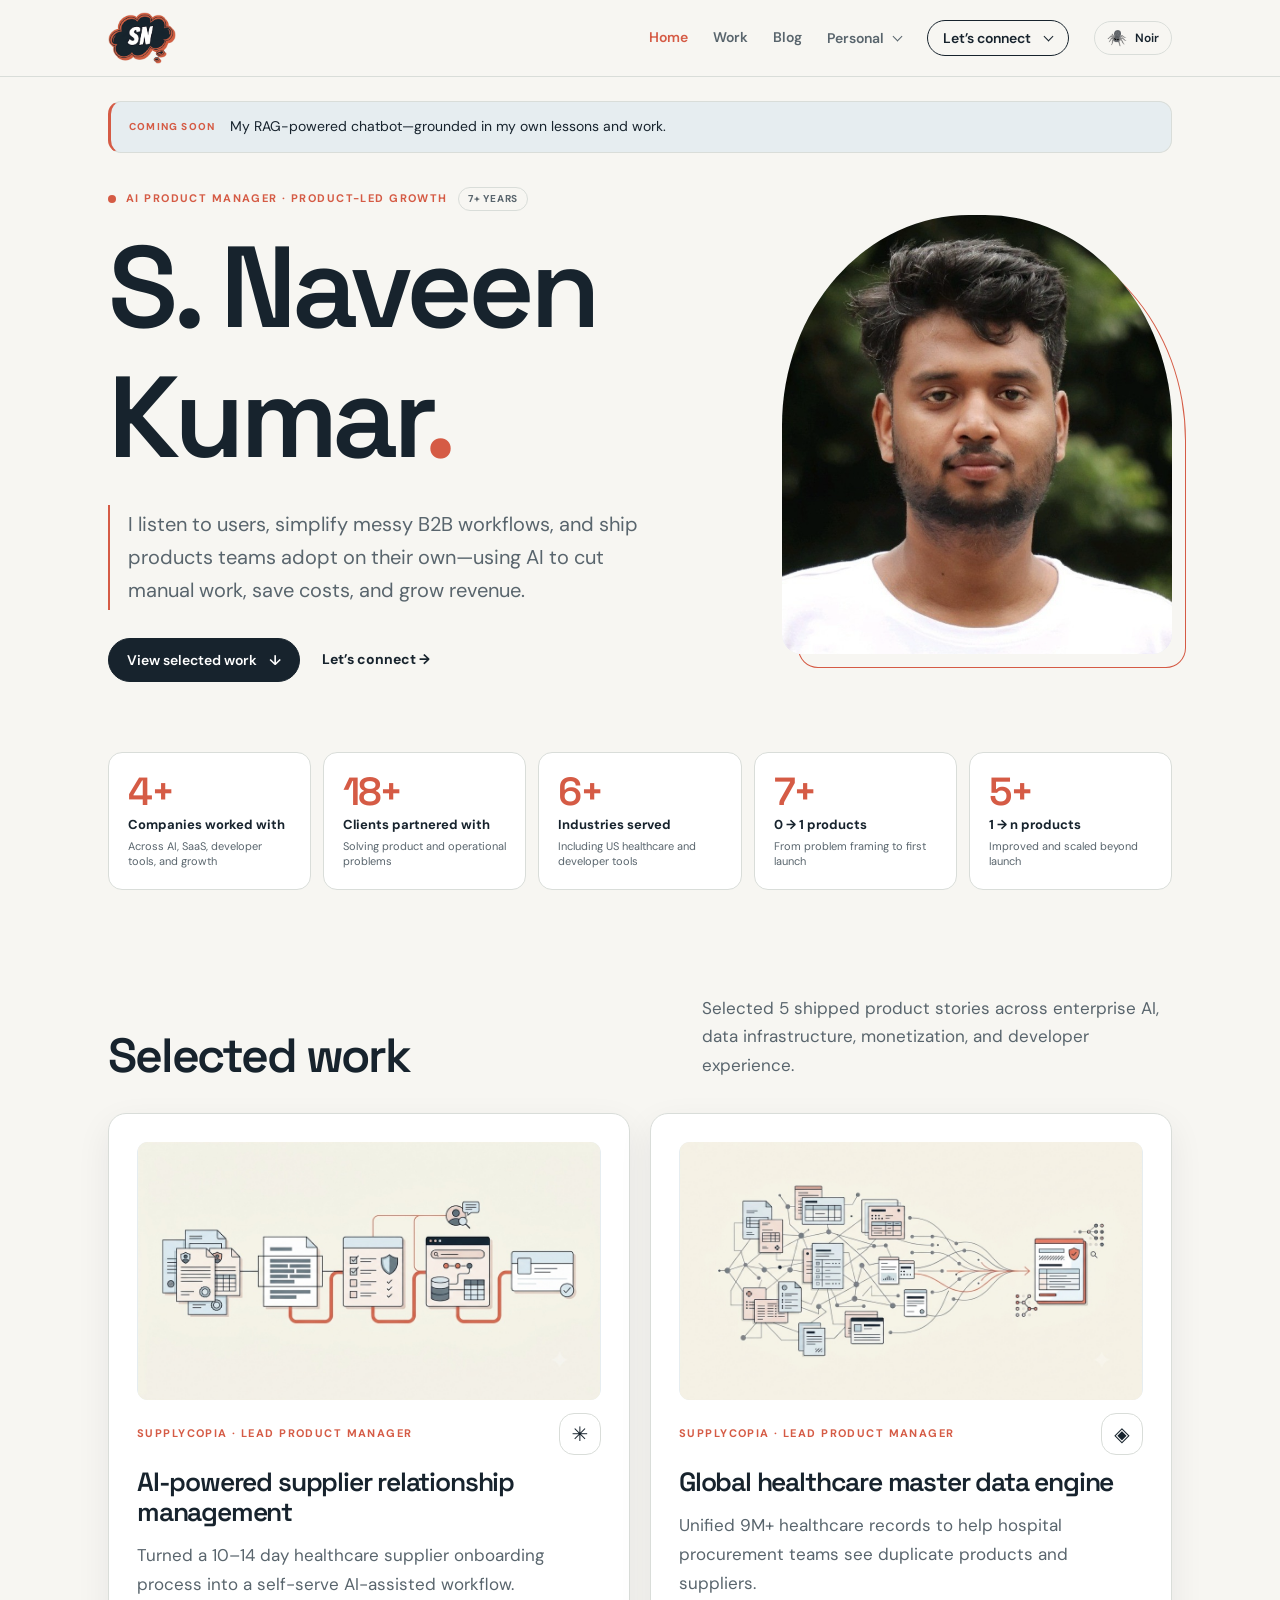
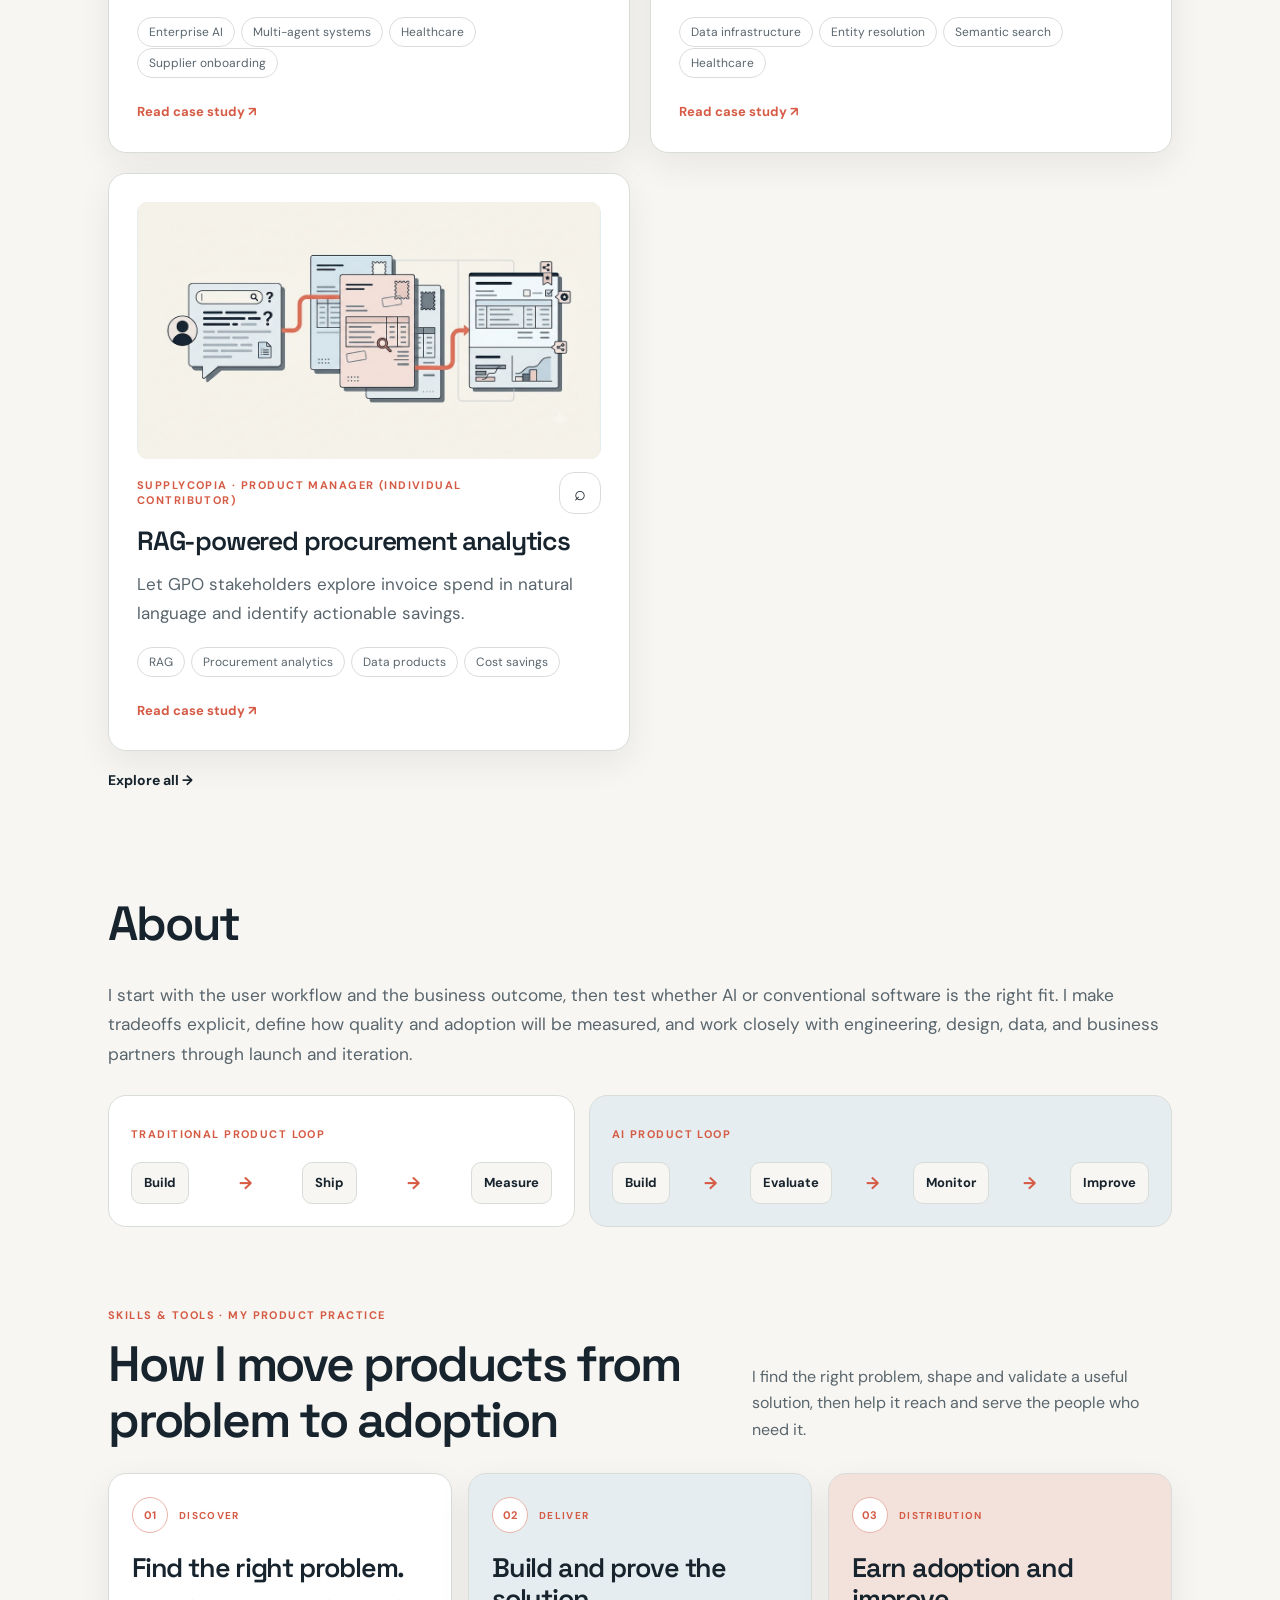
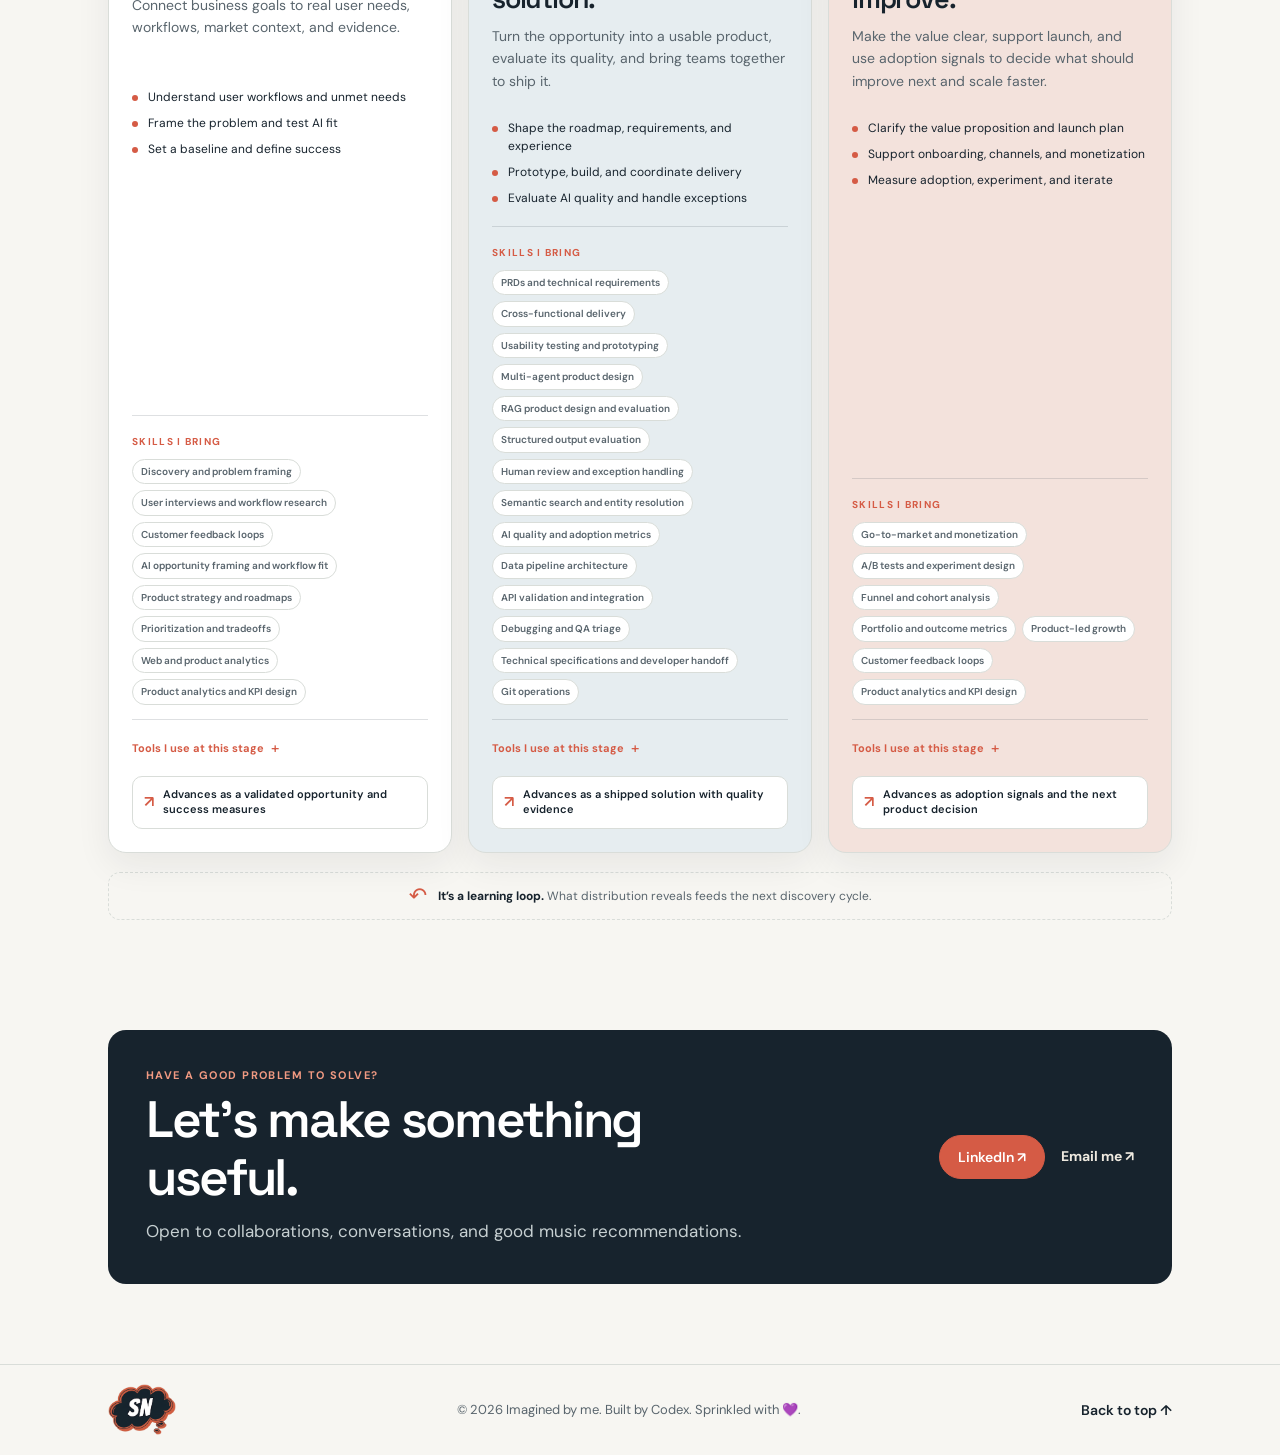
==== commit 7fc985ef: "Logo updated" ====
--- a/index.html
+++ b/index.html
@@ -1,4 +1,4 @@
-<!doctype html><html lang="en"><head><meta charset="utf-8"><meta name="viewport" content="width=device-width,initial-scale=1">
+<!doctype html><html lang="en"><head><meta charset="utf-8"><meta name="viewport" content="width=device-width,initial-scale=1"><link rel="icon" href="assets/favicon.ico" sizes="any"><link rel="icon" type="image/png" sizes="512x512" href="assets/favicon.png"><link rel="apple-touch-icon" href="assets/favicon.png">
 <title>Naveen - Home</title><meta name="description" content="AI Product Manager with 7+ years turning complex enterprise workflows into useful AI products across healthcare supply chains, developer platforms, and growth.">
 <meta property="og:title" content="S. Naveen Kumar | Strategic AI Product Manager"><meta property="og:type" content="website">
 <link rel="preconnect" href="https://fonts.googleapis.com"><link rel="preconnect" href="https://fonts.gstatic.com" crossorigin>
--- a/styles.css
+++ b/styles.css
@@ -9,13 +9,13 @@
 .w{max-width:1120px;margin:0 auto;padding:0 28px}
 header{position:sticky;top:0;z-index:20;background:rgba(247,246,242,.94);backdrop-filter:blur(14px);border-bottom:1px solid var(--line)}
 header .w{display:flex;align-items:center;justify-content:space-between;min-height:76px}
-.logo{display:grid;place-items:center;width:42px;height:42px;background:var(--ink);color:#fff;border-radius:50%;font:400 24px Bangers,cursive;letter-spacing:.04em;text-decoration:none;box-shadow:3px 3px 0 var(--accent)}
+.logo{display:grid;place-items:center;flex:none;width:68px;height:52px;background:transparent;color:transparent;border-radius:0;font-size:0;line-height:0;text-decoration:none;box-shadow:none}.logo img{display:block;width:100%;height:100%;object-fit:contain}
 nav{display:flex;align-items:center;gap:25px}nav a{font-size:14px;font-weight:600;text-decoration:none;color:var(--muted);transition:color .15s}nav a:hover,nav a.on{color:var(--accent)}
 nav a[href="index.html#contact"]{padding:9px 15px;border:1px solid var(--ink);border-radius:999px;color:var(--ink)}nav a[href="index.html#contact"]:hover{background:var(--ink);color:#fff}
 .theme-toggle{display:inline-flex;align-items:center;gap:8px;padding:8px 12px;border:1px solid var(--line);border-radius:999px;background:transparent;color:var(--ink);font:600 12px "DM Sans",sans-serif;cursor:pointer;white-space:nowrap;transition:background .15s,border-color .15s,color .15s}.theme-toggle:hover{border-color:var(--accent);color:var(--accent)}.theme-glyph{font-size:16px;line-height:1}.theme-toggle[aria-pressed=true]{background:var(--white);border-color:var(--line);color:var(--ink)}.theme-toggle[aria-pressed=true] .theme-glyph{color:var(--accent)}
 .nav-dropdown,.connect-dropdown{position:relative}.nav-dropdown summary,.connect-dropdown summary{display:inline-flex;align-items:center;gap:8px;list-style:none;cursor:pointer;font-size:14px;font-weight:600;line-height:1;color:var(--muted);padding:10px 0;white-space:nowrap}.nav-dropdown summary::-webkit-details-marker,.connect-dropdown summary::-webkit-details-marker{display:none}.nav-dropdown summary::marker,.connect-dropdown summary::marker{content:""}.nav-dropdown summary:after,.connect-dropdown summary:after{content:"";flex:none;width:6px;height:6px;margin:-3px 1px 0 2px;border:solid currentColor;border-width:0 1.5px 1.5px 0;transform:rotate(45deg);transition:transform .18s,margin .18s}.nav-dropdown[open]>summary:after,.connect-dropdown[open]>summary:after{transform:rotate(225deg);margin-top:3px}.nav-dropdown summary:hover,.nav-dropdown summary.active,.connect-dropdown summary:hover{color:var(--accent)}.connect-dropdown summary{gap:12px;padding:10px 15px;border:1px solid var(--ink);border-radius:999px;color:var(--ink)}.connect-dropdown summary:hover{background:var(--ink);color:#fff}.dropdown-menu{position:absolute;top:calc(100% + 8px);left:-14px;min-width:155px;padding:7px;background:var(--white);border:1px solid var(--line);border-radius:12px;box-shadow:var(--shadow)}.nav-dropdown:not([open]) .dropdown-menu,.connect-dropdown:not([open]) .dropdown-menu{display:none}.dropdown-menu a{display:block;padding:9px 10px;border-radius:7px;color:var(--muted);font-size:13px;text-decoration:none}.dropdown-menu a:hover,.dropdown-menu a.on{background:var(--paper);color:var(--accent)}
 .bt{display:none;font:600 14px "DM Sans",sans-serif;background:transparent;border:1px solid var(--line);border-radius:999px;padding:8px 14px;cursor:pointer;color:var(--ink)}
-@media(max-width:850px){.bt{display:block}nav{display:none;position:absolute;top:76px;left:0;right:0;flex-direction:column;align-items:stretch;gap:0;background:var(--paper);padding:12px 28px 20px;border-bottom:1px solid var(--line)}nav.open{display:flex}nav>a{padding:12px 0}nav.open .nav-dropdown summary,nav.open .connect-dropdown summary{width:100%;justify-content:space-between;padding:12px 0}.connect-dropdown summary{border:0}.dropdown-menu{position:static;box-shadow:none;margin:0 0 6px 12px}.dropdown-menu a{padding:9px 10px}.theme-toggle{align-self:flex-start;margin-top:8px}}
+@media(max-width:850px){.bt{display:block}header nav{display:none;position:absolute;top:76px;left:0;right:0;flex-direction:column;align-items:stretch;gap:0;background:var(--paper);padding:12px 28px 20px;border-bottom:1px solid var(--line)}header nav.open{display:flex}header nav>a{padding:12px 0}header nav.open .nav-dropdown summary,header nav.open .connect-dropdown summary{width:100%;justify-content:space-between;padding:12px 0}.connect-dropdown summary{border:0}.dropdown-menu{position:static;box-shadow:none;margin:0 0 6px 12px}.dropdown-menu a{padding:9px 10px}.theme-toggle{align-self:flex-start;margin-top:8px}}
 .box{border:1px solid var(--line);border-radius:var(--r);background:var(--white);padding:26px;box-shadow:var(--shadow)}
 .blue{background:var(--blue)}.pink{background:var(--accent-soft)}.tan{background:#f1eee6}.lav{background:#eeedf2}
 section{margin:104px 0}.section-heading{display:flex;align-items:end;justify-content:space-between;gap:24px;margin-bottom:30px}.section-heading p{max-width:470px;margin-bottom:3px}
@@ -67,7 +67,7 @@
 html[data-theme="noir"]{color-scheme:dark;--ink:#eee9df;--muted:#b7b4ad;--paper:#151719;--white:#202326;--line:#3a3d3e;--accent:#c35a4b;--accent-soft:#332523;--blue:#252c30;--shadow:0 14px 38px rgba(0,0,0,.24)}
 html[data-theme="noir"] body{background:var(--paper);color:var(--ink)}
 html[data-theme="noir"] header{background:rgba(21,23,25,.94)}
-html[data-theme="noir"] .logo{background:#282a2b;color:#f6efe4;box-shadow:3px 3px 0 var(--accent)}
+html[data-theme="noir"] .logo{background:transparent;color:transparent;box-shadow:none}
 html[data-theme="noir"] nav a[href="index.html#contact"]{border-color:var(--line);color:var(--ink)}
 html[data-theme="noir"] nav a[href="index.html#contact"]:hover{background:var(--accent);border-color:var(--accent);color:#fff}
 html[data-theme="noir"] .box{background:var(--white);border-color:var(--line)}
@@ -338,3 +338,13 @@
 .home-rag-banner p{margin:0;color:var(--ink);font-size:14px;line-height:1.55}
 .home-rag-banner+.hero{padding-top:34px}
 @media(max-width:760px){.home-rag-banner{align-items:flex-start;flex-direction:column;gap:5px;margin-top:17px;padding:13px 15px}.home-rag-banner p{font-size:13px}.home-rag-banner+.hero{padding-top:30px}}
+
+.audiophile-page-layout .audio-philosophy-copy{grid-template-columns:minmax(0,1fr)}
+
+@media(max-width:760px){
+  .audiophile-page-layout .work-toc-links,
+  .tenet-page-layout .work-toc-links{display:flex;position:static;inset:auto;flex-direction:column;align-items:stretch;gap:7px;margin:12px 0 0;padding:0;background:transparent;border:0}
+  .audiophile-page-layout .work-toc-links a,
+  .tenet-page-layout .work-toc-links a{display:block;padding:10px 12px;border:1px solid var(--line);border-radius:10px;background:var(--white)}
+  .srm-aside .srm-toc,.md-aside .md-toc,.rag-aside .rag-toc{flex-direction:column;align-items:stretch}
+}
